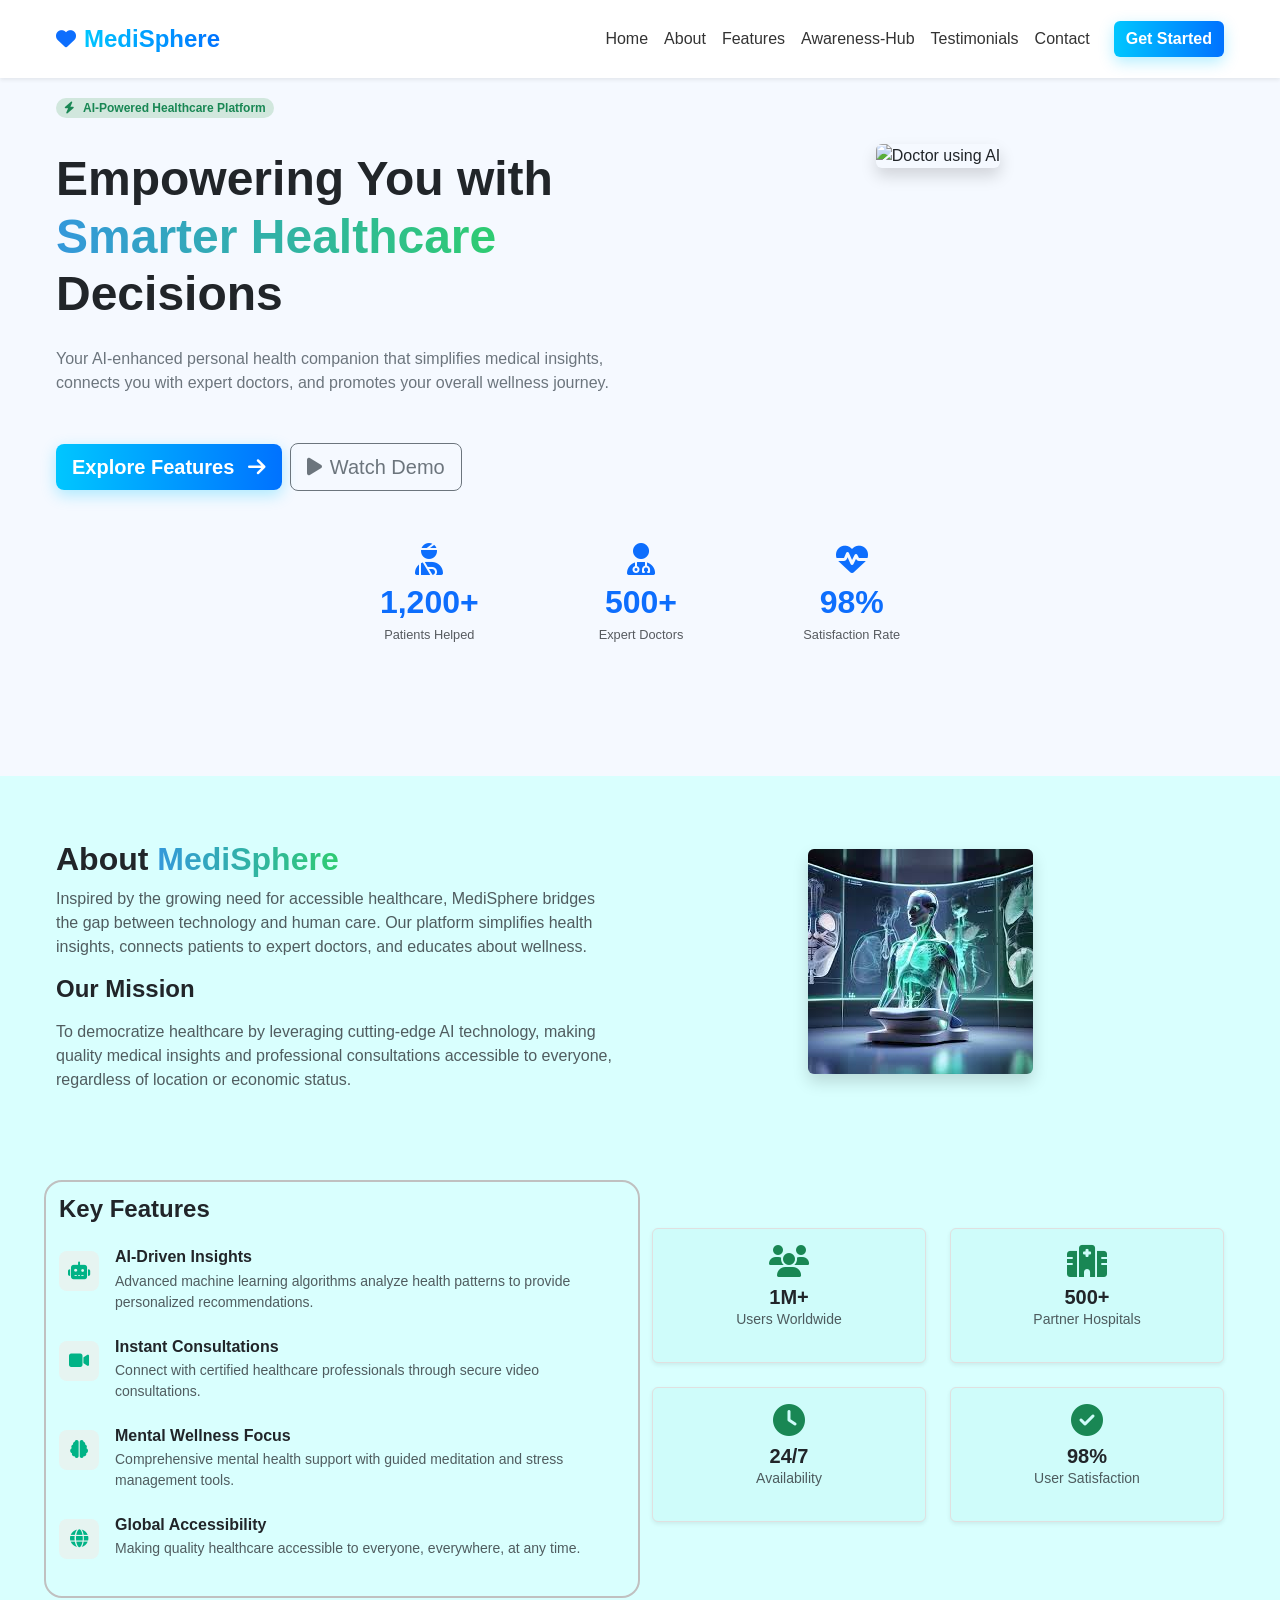
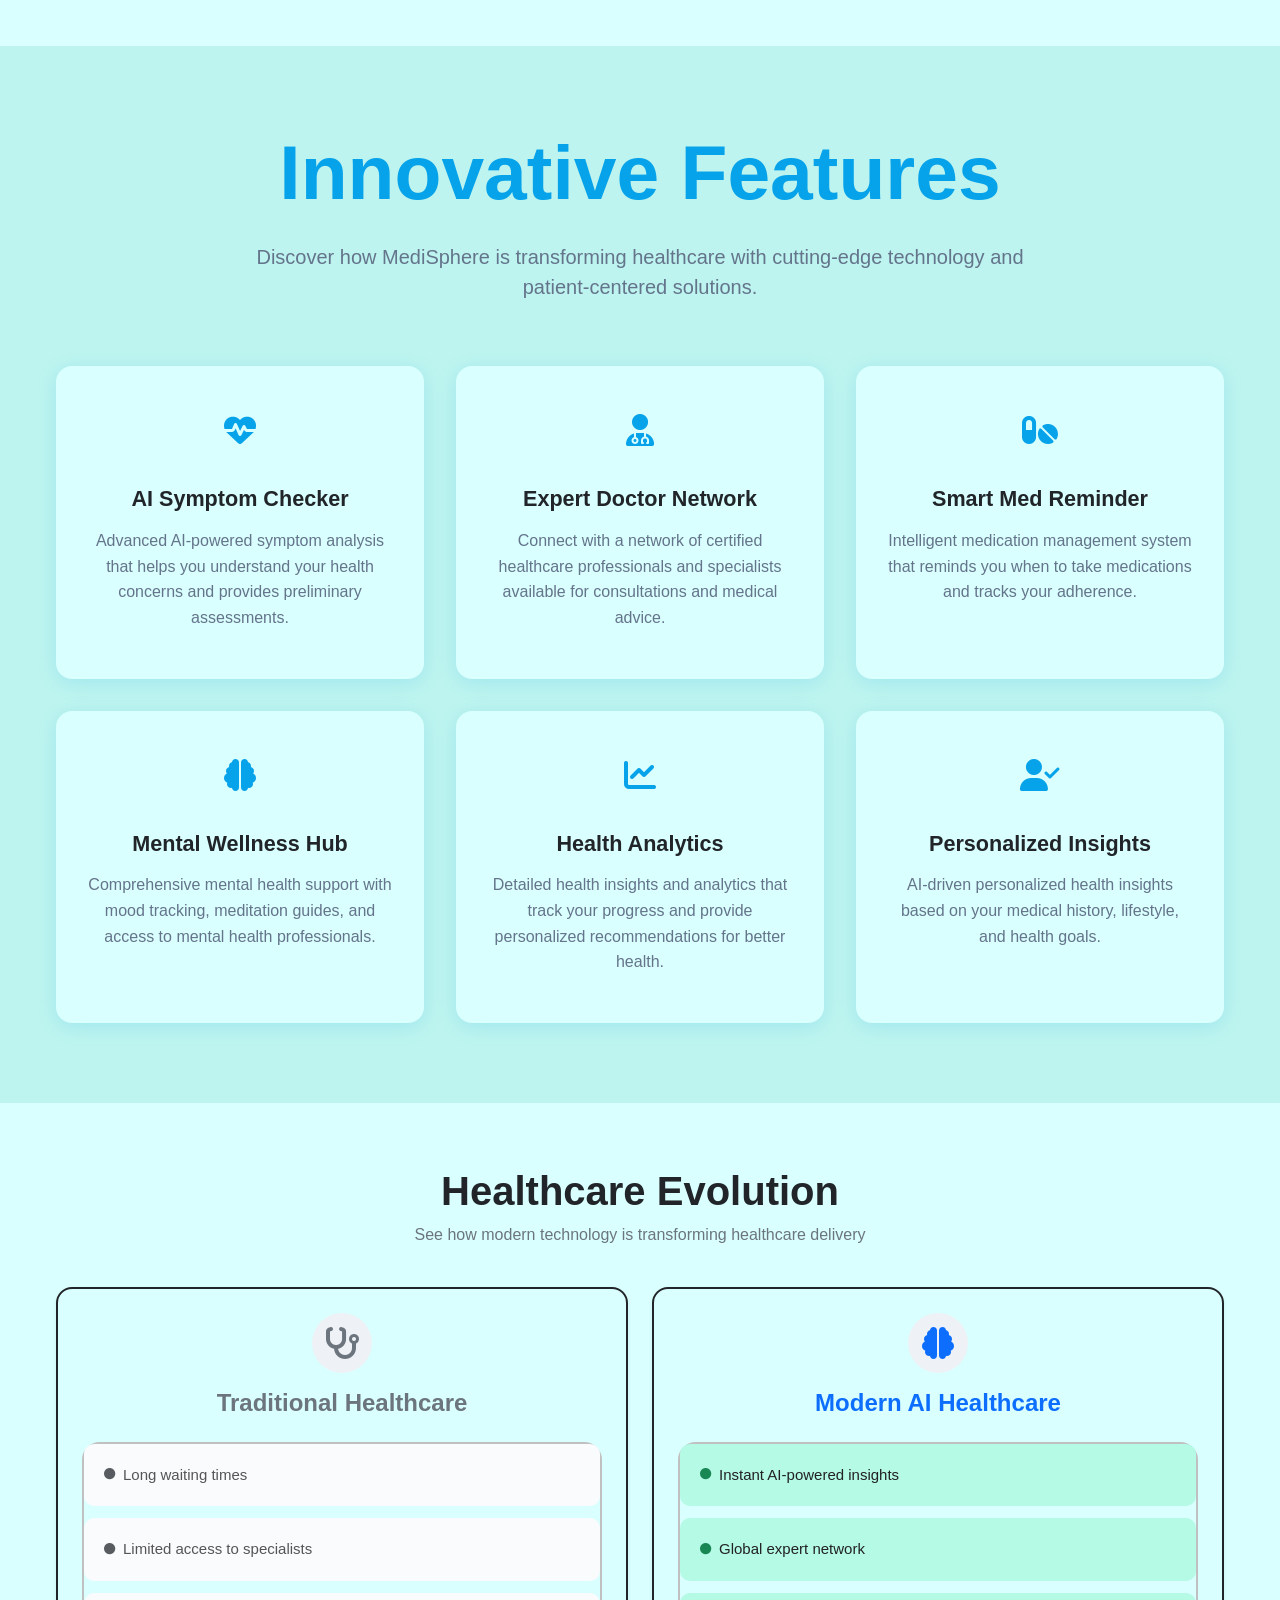
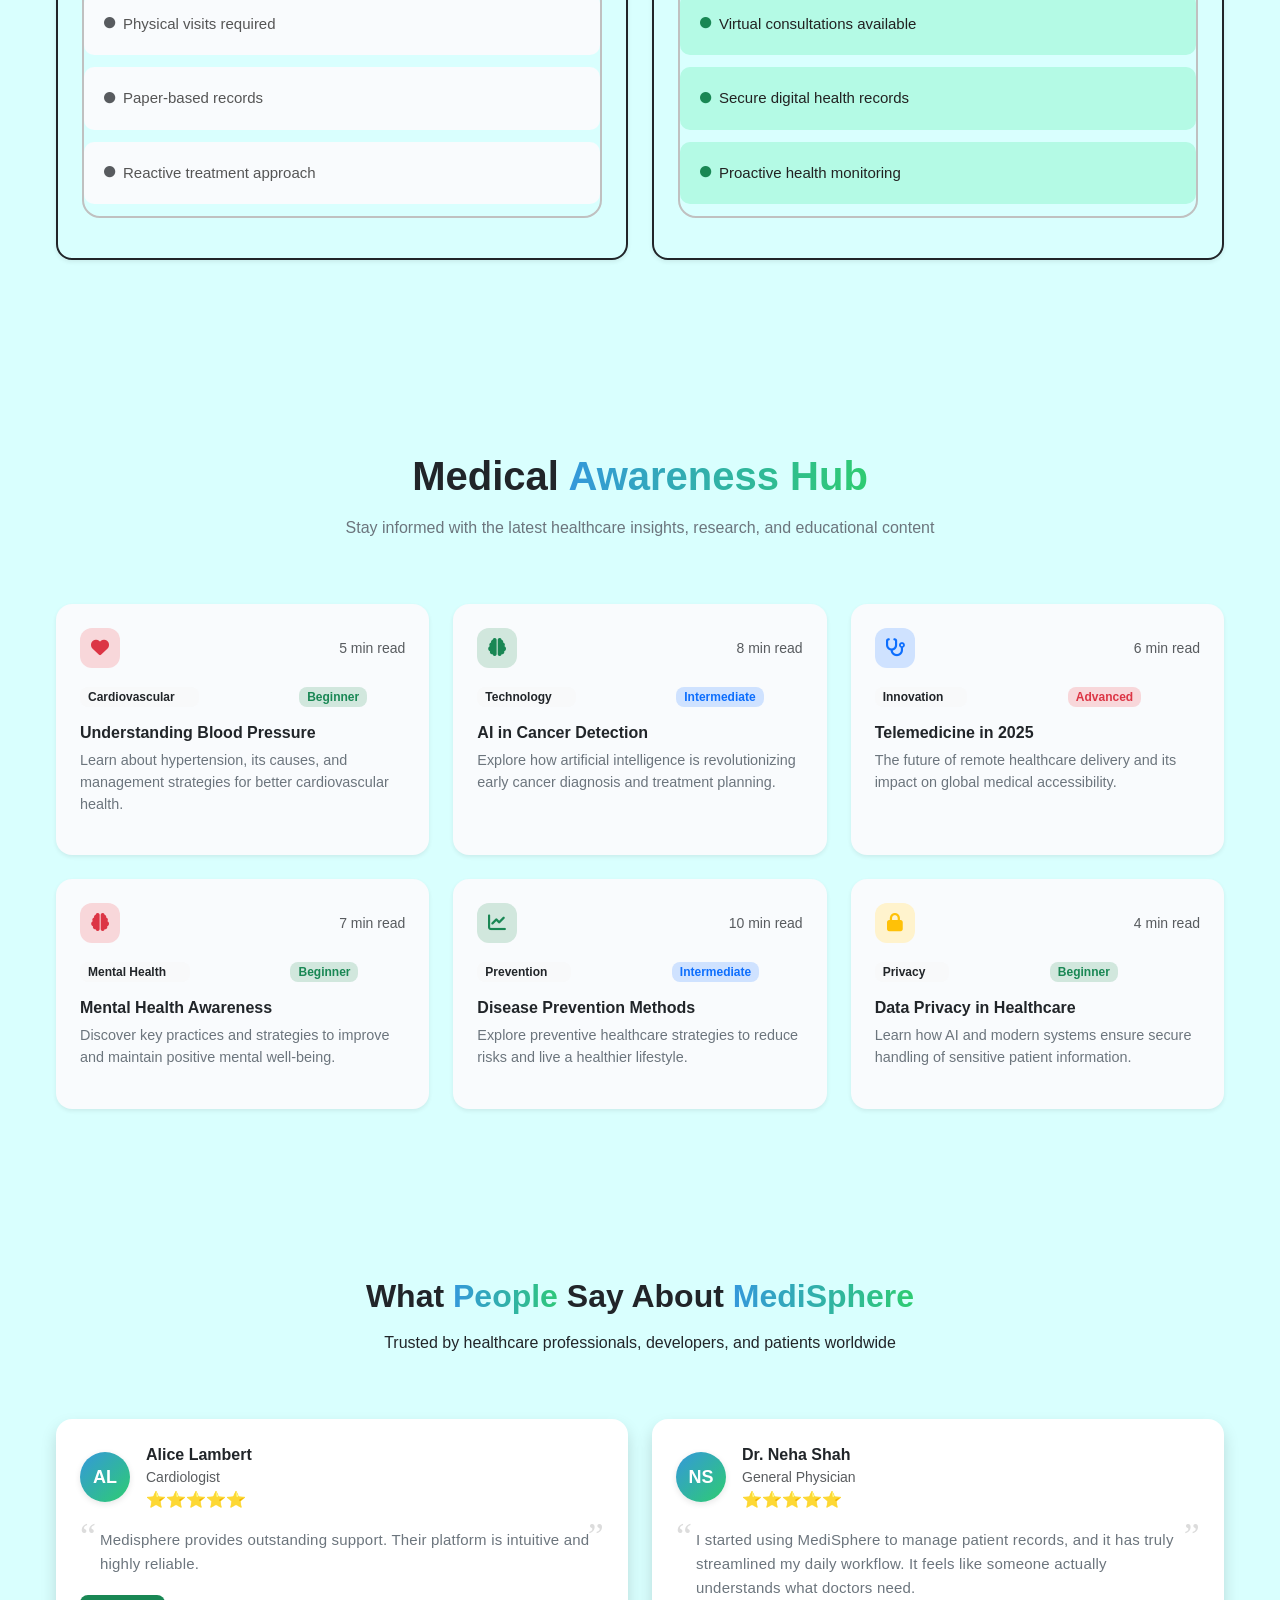
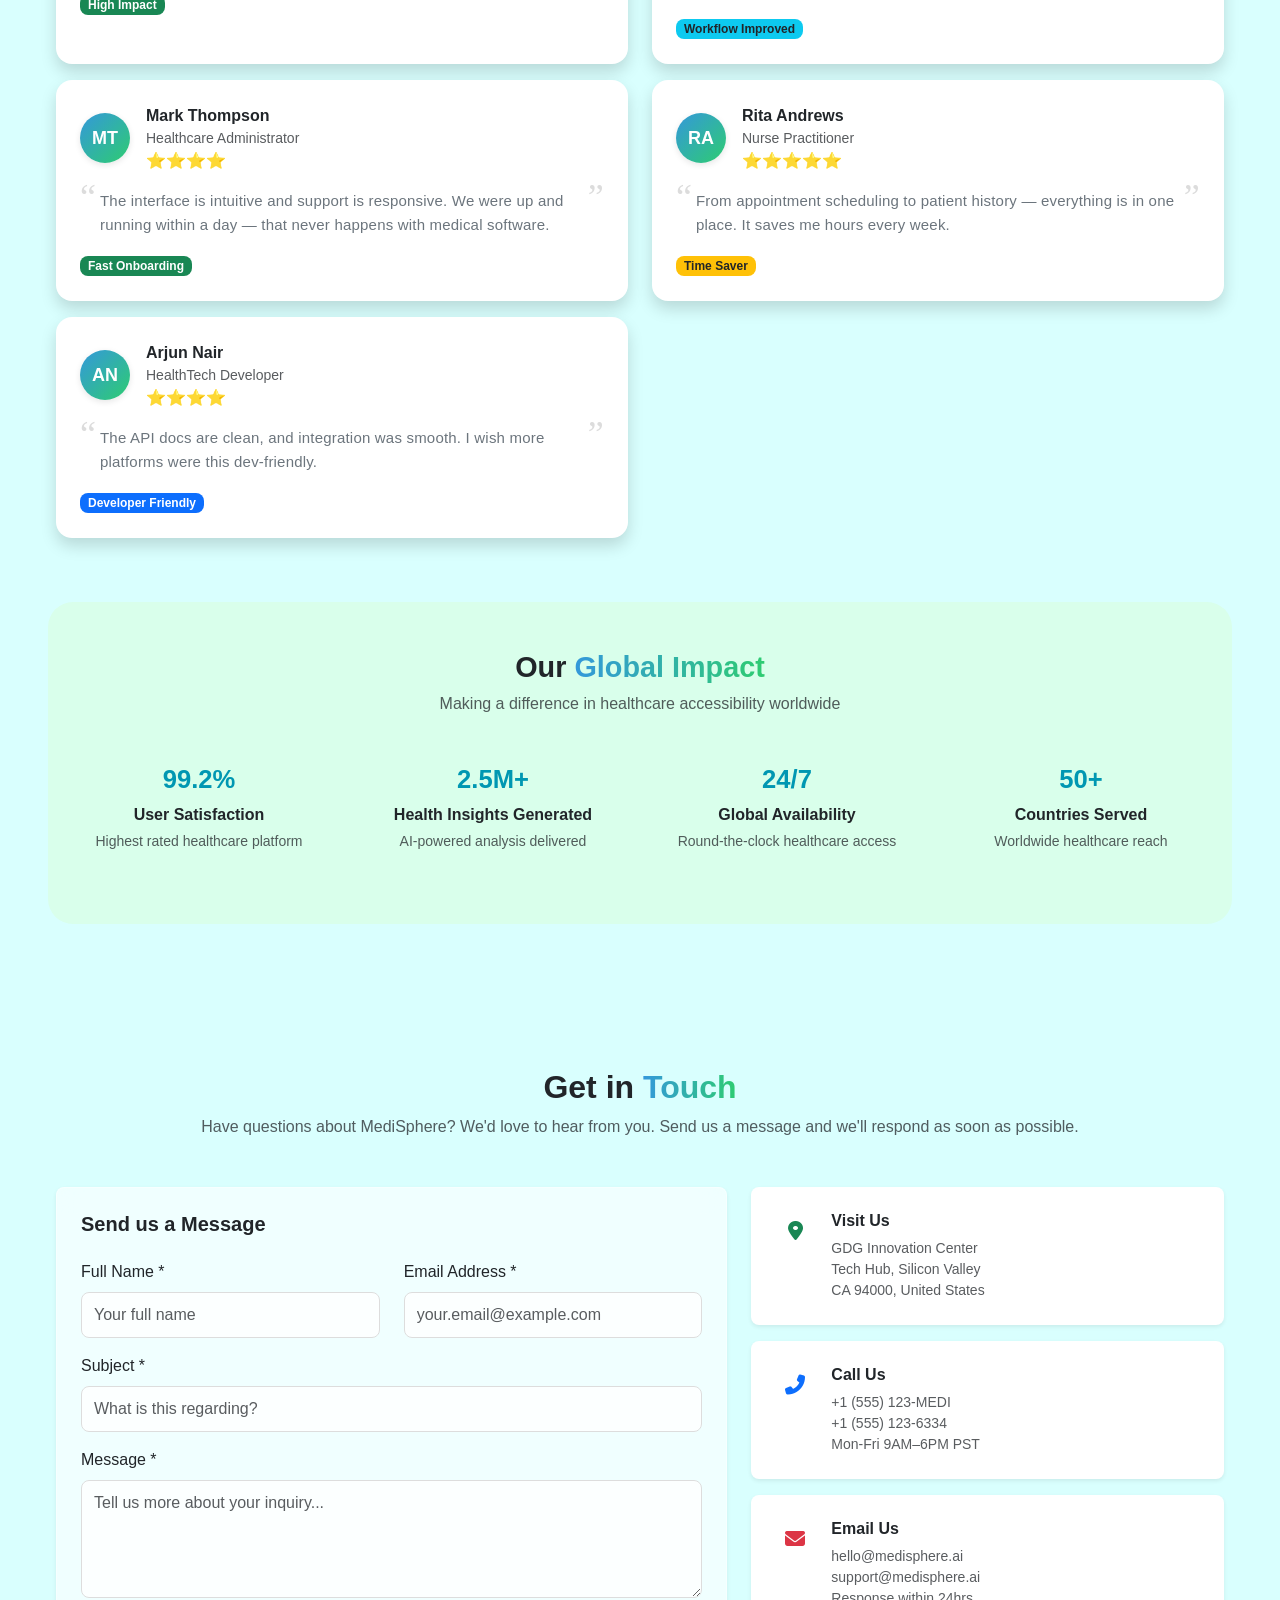
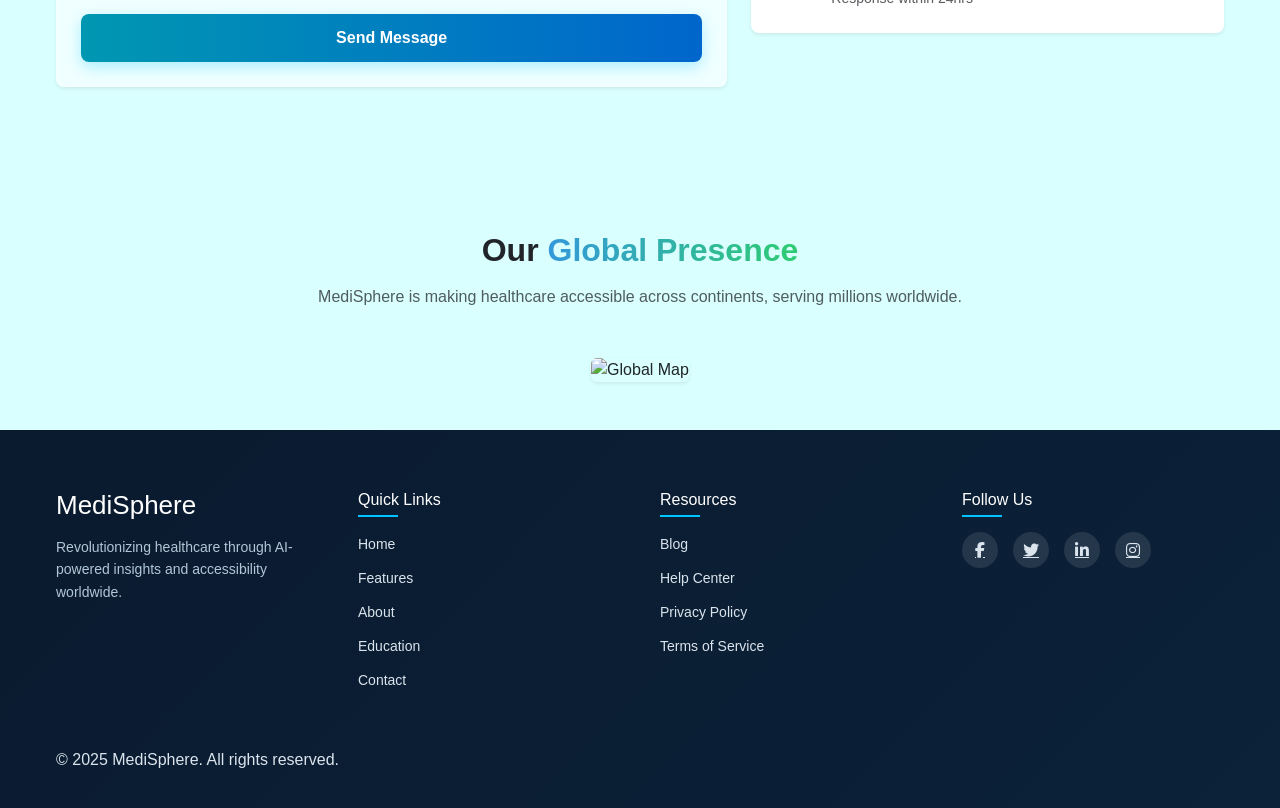
==== index.html @ f1309842 "added futures page" ====
<!DOCTYPE html>
<html lang="en">

<head>
    <meta charset="UTF-8" />
    <meta name="viewport" content="width=device-width, initial-scale=1" />
    <title>MediSphere</title>

    <!-- Bootstrap -->
    <link href="https://cdn.jsdelivr.net/npm/bootstrap@5.3.3/dist/css/bootstrap.min.css" rel="stylesheet" />

    <!-- Font Awesome -->
    <link rel="stylesheet" href="https://cdnjs.cloudflare.com/ajax/libs/font-awesome/6.5.0/css/all.min.css" />

    <!-- Custom CSS -->
    <link rel="stylesheet" href="styling.css" />
</head>

<body>
    <!-- Navbar -->
    <nav class="navbar navbar-expand-lg navbar-light bg-white shadow-sm fixed-top p-3">
        <div class="container">
            <a class="navbar-brand d-flex align-items-center" href="#">
                <i class="fas fa-heart text-primary me-2"></i>
                <span class="fw-bold text-gradient1">MediSphere</span>
            </a>
            <button class="navbar-toggler" type="button" data-bs-toggle="collapse" data-bs-target="#navbarNav" aria-controls="navbarNav" aria-expanded="false" aria-label="Toggle navigation">
                <span class="navbar-toggler-icon"></span>
            </button>
            <div class="collapse navbar-collapse" id="navbarNav">
                <ul class="navbar-nav ms-auto">
                    <li class="nav-item"><a class="nav-link" href="#Home">Home</a></li>
                    <li class="nav-item"><a class="nav-link" href="#About">About</a></li>
                    <li class="nav-item"><a class="nav-link" href="#Features">Features</a></li>
                    <li class="nav-item"><a class="nav-link" href="#Awareness">Awareness-Hub</a></li>
                    <li class="nav-item"><a class="nav-link" href="#Testimonials">Testimonials</a></li>
                    <li class="nav-item"><a class="nav-link" href="#Contact">Contact</a></li>
                </ul>
                <a href="#" class="btn btn-primary ms-3">Get Started</a>
            </div>
        </div>
    </nav>

    <!-- Home Section -->
    <section id="Home" class="hero-section">
        <div class="container">
            <div class="row">
                <!-- Text Column -->
                <div class="col-12  col-md-6  mb-3 mb-lg-0 text-con">
                    <span class="badge rounded-pill bg-success-subtle text-success  mb-3">
                        <i class="fas fa-bolt me-2"></i>AI-Powered Healthcare Platform
                    </span>
                    <h1 class="fw-bold display-5 mt-3 mb-4 mainhd">
                        Empowering You with <span class="text-primary text-gradient">Smarter Healthcare</span> Decisions
                    </h1>
                    <p class="text-secondary mb-5 mainpg mt-3">
                        Your AI-enhanced personal health companion that simplifies medical insights,
                        connects you with expert doctors, and promotes your overall wellness journey.
                    </p>
                    <div class="d-flex align-items-center gap-2 mb-0 mt-3">
                        <a href="#" class="btn btn-primary btn-lg">Explore Features <i class="fas fa-arrow-right ms-2"></i></a>
                        <a href="#" class="btn btn-outline-secondary btn-lg"><i class="fas fa-play me-2"></i>Watch Demo</a>
                    </div>

                </div>


                <!-- Image Column -->
                <div class="col-12  col-md-6  mt-md-3 text-center position-relative ai-img">
                    <!-- <div class="ai-badge">AI</div> -->
                    <img src="https://aicertswpcdn.blob.core.windows.net/newsportal/2025/08/Lucid_Realism_highresolution_stock_photo_of_A_futuristic_hospi_3-1024x572.jpg" alt="Doctor using AI" class="img-fluid rounded shadow mt-md-5" />
                    <!-- <div class="circle-badge">24/7</div> -->
                </div>


                <div class="col-12 d-flex justify-content-center gap-5 mt-3 flex-wrap stats d-none d-md-flex">
                    <div class="stat-card text-center p-3 rounded ">
                        <i class="fas fa-user-injured fa-2x text-primary mb-2"></i>
                        <h4 class="fw-bold text-primary mb-1">1,200+</h4>
                        <p class="small text-muted">Patients Helped</p>
                    </div>
                    <div class="stat-card text-center p-3 rounded ">
                        <i class="fas fa-user-md fa-2x text-primary mb-2"></i>
                        <h4 class="fw-bold text-primary mb-1">500+</h4>
                        <p class="small text-muted">Expert Doctors</p>
                    </div>
                    <div class="stat-card text-center p-3 rounded ">
                        <i class="fas fa-heartbeat fa-2x text-primary mb-2"></i>
                        <h4 class="fw-bold text-primary mb-1">98%</h4>
                        <p class="small text-muted">Satisfaction Rate</p>
                    </div>
                </div>



            </div>
        </div>
    </section>

    <!-- About Section -->
    <div id="About" class="About pt-3 mb-5">
        <div class="container">
            <div class="row">

                <div class="row align-items-center mb-5">
                    <!-- About Text -->
                    <div class="col-md-6 mb-4 ms-3 mt-5 ms-md-0">
                        <h2 class="fw-bold awar-hd">About <span class="text-primary text-gradient">MediSphere</span></h2>
                        <p class="text-muted">
                            Inspired by the growing need for accessible healthcare, MediSphere bridges the gap between technology and human care. Our platform simplifies health insights, connects patients to expert doctors, and educates about wellness.
                        </p>
                        <div class="col-12 ms-3 ms-md-0">
                            <h4 class="fw-bold mb-3">Our Mission</h4>
                            <p class="text-muted">
                                To democratize healthcare by leveraging cutting-edge AI technology, making quality medical insights and professional consultations accessible to everyone, regardless of location or economic status.
                            </p>
                        </div>
                    </div>

                    <!-- Medical Illustration -->
                    <div class="col-md-6 text-center">
                        <img src="[data-uri]" class="img-fluid rounded shadow" style="max-height: 500px;">
                    </div>
                </div>

                <!-- Our Mission -->


                <!-- Key Features -->
                <div class="col-12 col-md-6 features">
                    <div class="">
                        <h4 class="fw-bold mb-4">Key Features</h4>
                    </div>

                    <!-- Feature 1 -->
                    <div class="mb-4 d-flex align-items-start feature-item">
                        <div class="icon-box me-3">
                            <i class="fas fa-robot"></i>
                        </div>
                        <div>
                            <h6 class="fw-bold mb-1">AI-Driven Insights</h6>
                            <p class="text-muted small mb-0">Advanced machine learning algorithms analyze health patterns to provide personalized recommendations.</p>
                        </div>
                    </div>

                    <!-- Feature 2 -->
                    <div class="mb-4 d-flex align-items-start feature-item">
                        <div class="icon-box me-3">
                            <i class="fas fa-video"></i>
                        </div>
                        <div>
                            <h6 class="fw-bold mb-1">Instant Consultations</h6>
                            <p class="text-muted small mb-0">Connect with certified healthcare professionals through secure video consultations.</p>
                        </div>
                    </div>

                    <!-- Feature 3 -->
                    <div class="mb-4 d-flex align-items-start feature-item">
                        <div class="icon-box me-3">
                            <i class="fas fa-brain"></i>
                        </div>
                        <div>
                            <h6 class="fw-bold mb-1">Mental Wellness Focus</h6>
                            <p class="text-muted small mb-0">Comprehensive mental health support with guided meditation and stress management tools.</p>
                        </div>
                    </div>

                    <!-- Feature 4 -->
                    <div class="mb-4 d-flex align-items-start feature-item">
                        <div class="icon-box me-3">
                            <i class="fas fa-globe"></i>
                        </div>
                        <div>
                            <h6 class="fw-bold mb-1">Global Accessibility</h6>
                            <p class="text-muted small mb-0">Making quality healthcare accessible to everyone, everywhere, at any time.</p>
                        </div>
                    </div>
                </div>


                <!-- Stats Section -->
                <div class="col-12 col-md-6 mt-5 m-2 m-md-0 mt-md-5">
                    <div class="row text-center g-4">
                        <!-- Box 1 -->
                        <div class="col-6">
                            <div class="stat-box p-3 rounded shadow-sm h-100">
                                <i class="fas fa-users fa-2x text-success mb-2"></i>
                                <h5 class="fw-bold mb-0">1M+</h5>
                                <p class="small text-muted">Users Worldwide</p>
                            </div>
                        </div>

                        <!-- Box 2 -->
                        <div class="col-6">
                            <div class="stat-box p-3 rounded shadow-sm h-100">
                                <i class="fas fa-hospital fa-2x text-success mb-2"></i>
                                <h5 class="fw-bold mb-0">500+</h5>
                                <p class="small text-muted">Partner Hospitals</p>
                            </div>
                        </div>

                        <!-- Box 3 -->
                        <div class="col-6">
                            <div class="stat-box p-3 rounded shadow-sm h-100">
                                <i class="fas fa-clock fa-2x text-success mb-2"></i>
                                <h5 class="fw-bold mb-0">24/7</h5>
                                <p class="small text-muted">Availability</p>
                            </div>
                        </div>

                        <!-- Box 4 -->
                        <div class="col-6">
                            <div class="stat-box p-3 rounded shadow-sm h-100">
                                <i class="fas fa-check-circle fa-2x text-success mb-2"></i>
                                <h5 class="fw-bold mb-0">98%</h5>
                                <p class="small text-muted">User Satisfaction</p>
                            </div>
                        </div>
                    </div>
                </div>


            </div>
        </div>
    </div>

  <section id="features" class="section">
    <div class="container">
      <h2 class="section-title">Innovative Features</h2>
      <p class="section-description">
        Discover how MediSphere is transforming healthcare with cutting-edge technology and patient-centered solutions.
      </p>
      
      <div class="features-grid">
        
        <div class="feature-card">
          <div class="feature-icon">
            <i class="fas fa-heartbeat"></i>
          </div>
          <h3 class="feature-title">AI Symptom Checker</h3>
          <p class="feature-description">Advanced AI-powered symptom analysis that helps you understand your health concerns and provides preliminary assessments.</p>
        </div>

        <div class="feature-card">
          <div class="feature-icon">
            <i class="fas fa-user-md"></i>
          </div>
          <h3 class="feature-title">Expert Doctor Network</h3>
          <p class="feature-description">Connect with a network of certified healthcare professionals and specialists available for consultations and medical advice.</p>
        </div>

        <div class="feature-card">
          <div class="feature-icon">
            <i class="fas fa-pills"></i>
          </div>
          <h3 class="feature-title">Smart Med Reminder</h3>
          <p class="feature-description">Intelligent medication management system that reminds you when to take medications and tracks your adherence.</p>
        </div>

        <div class="feature-card">
          <div class="feature-icon">
            <i class="fas fa-brain"></i>
          </div>
          <h3 class="feature-title">Mental Wellness Hub</h3>
          <p class="feature-description">Comprehensive mental health support with mood tracking, meditation guides, and access to mental health professionals.</p>
        </div>

        <div class="feature-card">
          <div class="feature-icon">
            <i class="fas fa-chart-line"></i>
          </div>
          <h3 class="feature-title">Health Analytics</h3>
          <p class="feature-description">Detailed health insights and analytics that track your progress and provide personalized recommendations for better health.</p>
        </div>

        <div class="feature-card">
          <div class="feature-icon">
            <i class="fas fa-user-check"></i>
          </div>
          <h3 class="feature-title">Personalized Insights</h3>
          <p class="feature-description">AI-driven personalized health insights based on your medical history, lifestyle, and health goals.</p>
        </div>

      </div>
    </div>
  </section>

    <!-- Evolution -->
    <section class="py-5 mt-3 mb-5">
        <div class="container">
            <div class="row mb-4">
                <div class="col-12 text-center">
                    <h2 class="fw-bold display-6 text-dark">Healthcare Evolution</h2>
                    <p class="text-secondary">
                        See how modern technology is transforming healthcare delivery
                    </p>
                </div>
            </div>

            <!-- Two Cards Row -->
            <div class="row g-4">
                <!-- Traditional Healthcare -->
                <div class="col-12 col-lg-6">
                    <div class="shadow-sm rounded-4 p-4 h-100 text-center evolution-card">
                        <div class="evolution-icon mb-3">
                            <i class="fas fa-stethoscope fa-2x text-secondary"></i>
                        </div>
                        <h4 class="fw-semibold text-secondary mb-4">Traditional Healthcare</h4>
                        <ul class="list-unstyled text-start evolution-list">
                            <li><i class="fas fa-circle fa-xs me-2 text-muted"></i>Long waiting times</li>
                            <li><i class="fas fa-circle fa-xs me-2 text-muted"></i>Limited access to specialists</li>
                            <li><i class="fas fa-circle fa-xs me-2 text-muted"></i>Physical visits required</li>
                            <li><i class="fas fa-circle fa-xs me-2 text-muted"></i>Paper-based records</li>
                            <li><i class="fas fa-circle fa-xs me-2 text-muted"></i>Reactive treatment approach</li>
                        </ul>
                    </div>
                </div>

                <!-- Modern AI Healthcare -->
                <div class="col-12 col-lg-6">
                    <div class="shadow-sm rounded-4 p-4 h-100 text-center evolution-card">
                        <div class="evolution-icon mb-3">
                            <i class="fas fa-brain fa-2x text-primary"></i>
                        </div>
                        <h4 class="fw-semibold text-primary mb-4">Modern AI Healthcare</h4>
                        <ul class="list-unstyled text-start evolution-list">
                            <li class="highlight"><i class="fas fa-circle fa-xs me-2 text-success"></i>Instant AI-powered insights</li>
                            <li class="highlight"><i class="fas fa-circle fa-xs me-2 text-success"></i>Global expert network</li>
                            <li class="highlight"><i class="fas fa-circle fa-xs me-2 text-success"></i>Virtual consultations available</li>
                            <li class="highlight"><i class="fas fa-circle fa-xs me-2 text-success"></i>Secure digital health records</li>
                            <li class="highlight"><i class="fas fa-circle fa-xs me-2 text-success"></i>Proactive health monitoring</li>
                        </ul>
                    </div>
                </div>
            </div>
        </div>
    </section>

    <!-- Medical Awareness Hub -->
    <section id="Awareness" class="awareness-section py-5 mt-5 mb-5">
        <div class="container">
            <!-- Heading -->
            <div class="row mb-5">
                <div class="col-12 text-center">
                    <h2 class="fw-bold display-6 text-dark mb-3 mt-5">
                        Medical <span class="text-gradient">Awareness Hub</span>
                    </h2>
                    <p class="text-secondary">
                        Stay informed with the latest healthcare insights, research, and educational content
                    </p>
                </div>
            </div>

            <!-- Cards Grid -->
            <div class="row g-4">
                <!-- Card 1 -->
                <div class="col-12 col-md-6 col-lg-4">
                    <div class="awareness-card shadow-sm rounded-4 p-4 h-100">
                        <div class="d-flex justify-content-between align-items-center mb-3">
                            <div class="icon-box bg-danger-subtle text-danger">
                                <i class="fas fa-heart"></i>
                            </div>
                            <span class="text-muted small">5 min read</span>
                        </div>
                        <span class="badge bg-light text-dark mb-2 me-5 pe-4">Cardiovascular</span>
                        <span class="badge bg-success-subtle text-success mb-2 ms-5">Beginner</span>
                        <h5 class="fw-semibold mt-2">Understanding Blood Pressure</h5>
                        <p class="text-secondary small">
                            Learn about hypertension, its causes, and management strategies for better cardiovascular health.
                        </p>
                    </div>
                </div>

                <!-- Card 2 -->
                <div class="col-12 col-md-6 col-lg-4">
                    <div class="awareness-card shadow-sm rounded-4 p-4 h-100">
                        <div class="d-flex justify-content-between align-items-center mb-3">
                            <div class="icon-box bg-success-subtle text-success">
                                <i class="fas fa-brain"></i>
                            </div>
                            <span class="text-muted small">8 min read</span>
                        </div>
                        <span class="badge bg-light text-dark mb-2 me-5 pe-4">Technology</span>
                        <span class="badge bg-primary-subtle text-primary mb-2 ms-5">Intermediate</span>
                        <h5 class="fw-semibold mt-2">AI in Cancer Detection</h5>
                        <p class="text-secondary small">
                            Explore how artificial intelligence is revolutionizing early cancer diagnosis and treatment planning.
                        </p>
                    </div>
                </div>

                <!-- Card 3 -->
                <div class="col-12 col-md-6 col-lg-4">
                    <div class="awareness-card shadow-sm rounded-4 p-4 h-100">
                        <div class="d-flex justify-content-between align-items-center mb-3">
                            <div class="icon-box bg-primary-subtle text-primary">
                                <i class="fas fa-stethoscope"></i>
                            </div>
                            <span class="text-muted small">6 min read</span>
                        </div>
                        <span class="badge bg-light text-dark mb-2 me-5 pe-4">Innovation</span>
                        <span class="badge bg-danger-subtle text-danger mb-2 ms-5">Advanced</span>
                        <h5 class="fw-semibold mt-2">Telemedicine in 2025</h5>
                        <p class="text-secondary small">
                            The future of remote healthcare delivery and its impact on global medical accessibility.
                        </p>
                    </div>
                </div>

                <!-- Card 4 -->
                <div class="col-12 col-md-6 col-lg-4">
                    <div class="awareness-card shadow-sm rounded-4 p-4 h-100">
                        <div class="d-flex justify-content-between align-items-center mb-3">
                            <div class="icon-box bg-danger-subtle text-danger">
                                <i class="fas fa-brain"></i>
                            </div>
                            <span class="text-muted small">7 min read</span>
                        </div>
                        <span class="badge bg-light text-dark mb-2 me-5 pe-4">Mental Health</span>
                        <span class="badge bg-success-subtle text-success mb-2 ms-5">Beginner</span>
                        <h5 class="fw-semibold mt-2">Mental Health Awareness</h5>
                        <p class="text-secondary small">
                            Discover key practices and strategies to improve and maintain positive mental well-being.
                        </p>
                    </div>
                </div>

                <!-- Card 5 -->
                <div class="col-12 col-md-6 col-lg-4">
                    <div class="awareness-card shadow-sm rounded-4 p-4 h-100">
                        <div class="d-flex justify-content-between align-items-center mb-3">
                            <div class="icon-box bg-success-subtle text-success">
                                <i class="fas fa-chart-line"></i>
                            </div>
                            <span class="text-muted small">10 min read</span>
                        </div>
                        <span class="badge bg-light text-dark mb-2 me-5 pe-4">Prevention</span>
                        <span class="badge bg-primary-subtle text-primary mb-2 ms-5">Intermediate</span>
                        <h5 class="fw-semibold mt-2">Disease Prevention Methods</h5>
                        <p class="text-secondary small">
                            Explore preventive healthcare strategies to reduce risks and live a healthier lifestyle.
                        </p>
                    </div>
                </div>

                <!-- Card 6 -->
                <div class="col-12 col-md-6 col-lg-4">
                    <div class="awareness-card shadow-sm rounded-4 p-4 h-100">
                        <div class="d-flex justify-content-between align-items-center mb-3">
                            <div class="icon-box bg-warning-subtle text-warning">
                                <i class="fas fa-lock"></i>
                            </div>
                            <span class="text-muted small">4 min read</span>
                        </div>
                        <span class="badge bg-light text-dark mb-2 me-5 pe-4">Privacy</span>
                        <span class="badge bg-success-subtle text-success mb-2 ms-5">Beginner</span>
                        <h5 class="fw-semibold mt-2">Data Privacy in Healthcare</h5>
                        <p class="text-secondary small">
                            Learn how AI and modern systems ensure secure handling of sensitive patient information.
                        </p>
                    </div>
                </div>
            </div>
        </div>
    </section>

    <!-- What people say About us -->
    <section id="Testimonials">
        <div class="container">
            <div class="row">

                <div class="col-12 mb-5 mt-5">
                    <h2 class="text-bold text-center fw-bold mb-3 mt-4">What <span class="text-gradient">People </span>Say About <span class="text-gradient">MediSphere</span></h2>
                    <p class="text-center">Trusted by healthcare professionals, developers, and patients worldwide</p>
                </div>

                <div class="col-12 col-lg-6 mb-3">
                    <div class="feedback-card p-4 shadow rounded-4 bg-white h-100">
                        <div class="d-flex align-items-center mb-3">
                            <div class="initials-circle me-3">AL</div>
                            <div>
                                <div class="fw-bold text-dark">Alice Lambert</div>
                                <div class="text-muted small">Cardiologist</div>
                                <div class="stars text-warning">⭐⭐⭐⭐⭐</div>
                            </div>
                        </div>
                        <div class="feedback-text text-secondary mb-3 position-relative">
                            <span class="quote-icon">“</span>
                            Medisphere provides outstanding support. Their platform is intuitive and highly reliable.
                            <span class="quote-icon end">”</span>
                        </div>
                        <span class="badge bg-success">High Impact</span>
                    </div>
                </div>

                <div class="col-12 col-lg-6 mb-3">
                    <div class="feedback-card p-4 shadow rounded-4 bg-white h-100">
                        <div class="d-flex align-items-center mb-3">
                            <div class="initials-circle me-3">NS</div>
                            <div>
                                <div class="fw-bold text-dark">Dr. Neha Shah</div>
                                <div class="text-muted small">General Physician</div>
                                <div class="stars text-warning">⭐⭐⭐⭐⭐</div>
                            </div>
                        </div>
                        <div class="feedback-text text-secondary mb-3 position-relative">
                            <span class="quote-icon">“</span>
                            I started using MediSphere to manage patient records, and it has truly streamlined my daily workflow. It feels like someone actually understands what doctors need.
                            <span class="quote-icon end">”</span>
                        </div>
                        <span class="badge bg-info text-dark">Workflow Improved</span>
                    </div>
                </div>

                <div class="col-12 col-lg-6 mb-3">
                    <div class="feedback-card p-4 shadow rounded-4 bg-white h-100">
                        <div class="d-flex align-items-center mb-3">
                            <div class="initials-circle me-3">MT</div>
                            <div>
                                <div class="fw-bold text-dark">Mark Thompson</div>
                                <div class="text-muted small">Healthcare Administrator</div>
                                <div class="stars text-warning">⭐⭐⭐⭐</div>
                            </div>
                        </div>
                        <div class="feedback-text text-secondary mb-3 position-relative">
                            <span class="quote-icon">“</span>
                            The interface is intuitive and support is responsive. We were up and running within a day — that never happens with medical software.
                            <span class="quote-icon end">”</span>
                        </div>
                        <span class="badge bg-success">Fast Onboarding</span>
                    </div>
                </div>


                <div class="col-12 col-lg-6 mb-3">
                    <div class="feedback-card p-4 shadow rounded-4 bg-white h-100">
                        <div class="d-flex align-items-center mb-3">
                            <div class="initials-circle me-3">RA</div>
                            <div>
                                <div class="fw-bold text-dark">Rita Andrews</div>
                                <div class="text-muted small">Nurse Practitioner</div>
                                <div class="stars text-warning">⭐⭐⭐⭐⭐</div>
                            </div>
                        </div>
                        <div class="feedback-text text-secondary mb-3 position-relative">
                            <span class="quote-icon">“</span>
                            From appointment scheduling to patient history — everything is in one place. It saves me hours every week.
                            <span class="quote-icon end">”</span>
                        </div>
                        <span class="badge bg-warning text-dark">Time Saver</span>
                    </div>
                </div>


                <div class="col-12 col-lg-6 mb-3">
                    <div class="feedback-card p-4 shadow rounded-4 bg-white h-100">
                        <div class="d-flex align-items-center mb-3">
                            <div class="initials-circle me-3">AN</div>
                            <div>
                                <div class="fw-bold text-dark">Arjun Nair</div>
                                <div class="text-muted small">HealthTech Developer</div>
                                <div class="stars text-warning">⭐⭐⭐⭐</div>
                            </div>
                        </div>
                        <div class="feedback-text text-secondary mb-3 position-relative">
                            <span class="quote-icon">“</span>
                            The API docs are clean, and integration was smooth. I wish more platforms were this dev-friendly.
                            <span class="quote-icon end">”</span>
                        </div>
                        <span class="badge bg-primary">Developer Friendly</span>
                    </div>
                </div>






            </div>
        </div>
    </section>


    <!-- Global Impact Section -->
    <section class="global-impact py-5 ms-lg-5 me-lg-5 mt-5 mb-5">
        <div class="container text-center">
            <!-- Heading -->
            <h2 class="fw-bold mb-2">
                Our <span class="text-primary text-gradient">Global Impact</span>
            </h2>
            <p class="text-muted mb-5">
                Making a difference in healthcare accessibility worldwide
            </p>

            <!-- Impact Stats -->
            <div class="row justify-content-center">
                <!-- User Satisfaction -->
                <div class="col-6 col-md-3 mb-4">
                    <h3 class="fw-bold text-primary">99.2%</h3>
                    <p class="fw-semibold mb-1">User Satisfaction</p>
                    <p class="text-muted small">Highest rated healthcare platform</p>
                </div>

                <!-- Health Insights -->
                <div class="col-6 col-md-3 mb-4">
                    <h3 class="fw-bold text-primary">2.5M+</h3>
                    <p class="fw-semibold mb-1">Health Insights Generated</p>
                    <p class="text-muted small">AI-powered analysis delivered</p>
                </div>

                <!-- Availability -->
                <div class="col-6 col-md-3 mb-4">
                    <h3 class="fw-bold text-primary">24/7</h3>
                    <p class="fw-semibold mb-1">Global Availability</p>
                    <p class="text-muted small">Round-the-clock healthcare access</p>
                </div>

                <!-- Countries Served -->
                <div class="col-6 col-md-3 mb-4">
                    <h3 class="fw-bold text-primary">50+</h3>
                    <p class="fw-semibold mb-1">Countries Served</p>
                    <p class="text-muted small">Worldwide healthcare reach</p>
                </div>
            </div>
        </div>
    </section>

    <!-- Contact Section -->
    <section id="Contact" class="contact-section py-5 mt-lg-5 mb-lg-5">
        <div class="container">
            <!-- Heading -->
            <div class="text-center mb-5 mt-5">
                <h2 class="fw-bold">
                    Get in <span class="text-primary text-gradient">Touch</span>
                </h2>
                <p class="text-muted">
                    Have questions about MediSphere? We'd love to hear from you. Send us a message and we'll respond as soon as possible.
                </p>
            </div>

            <div class="row g-4">
                <!-- Contact Form -->
                <div class="col-lg-7">
                    <div class="contact-form p-4 shadow-sm rounded-3 ">
                        <h5 class="fw-bold mb-4">Send us a Message</h5>
                        <form>
                            <div class="row mb-3">
                                <div class="col-md-6 mb-3 mb-md-0">
                                    <label class="form-label">Full Name *</label>
                                    <input type="text" class="form-control" placeholder="Your full name" required>
                                </div>
                                <div class="col-md-6">
                                    <label class="form-label">Email Address *</label>
                                    <input type="email" class="form-control" placeholder="your.email@example.com" required>
                                </div>
                            </div>
                            <div class="mb-3">
                                <label class="form-label">Subject *</label>
                                <input type="text" class="form-control" placeholder="What is this regarding?" required>
                            </div>
                            <div class="mb-3">
                                <label class="form-label">Message *</label>
                                <textarea class="form-control" rows="4" placeholder="Tell us more about your inquiry..." required></textarea>
                            </div>
                            <button type="submit" class="btn btn-primary w-100">
                                Send Message
                            </button>
                        </form>
                    </div>
                </div>

                <!-- Contact Info -->
                <div class="col-lg-5">
                    <div class="contact-info">
                        <!-- Visit Us -->
                        <div class="info-card p-4 mb-3 shadow-sm rounded-3 bg-white">
                            <div class="d-flex align-items-start">
                                <div class="icon me-3">
                                    <i class="fas fa-map-marker-alt fa-lg text-success"></i>
                                </div>
                                <div>
                                    <h6 class="fw-bold">Visit Us</h6>
                                    <p class="text-muted small mb-0">GDG Innovation Center<br>Tech Hub, Silicon Valley<br>CA 94000, United States</p>
                                </div>
                            </div>
                        </div>
                        <!-- Call Us -->
                        <div class="info-card p-4 mb-3 shadow-sm rounded-3 bg-white">
                            <div class="d-flex align-items-start">
                                <div class="icon me-3">
                                    <i class="fas fa-phone-alt fa-lg text-primary"></i>
                                </div>
                                <div>
                                    <h6 class="fw-bold">Call Us</h6>
                                    <p class="text-muted small mb-0">+1 (555) 123-MEDI<br>+1 (555) 123-6334<br>Mon-Fri 9AM–6PM PST</p>
                                </div>
                            </div>
                        </div>
                        <!-- Email Us -->
                        <div class="info-card p-4 shadow-sm rounded-3 bg-white">
                            <div class="d-flex align-items-start">
                                <div class="icon me-3">
                                    <i class="fas fa-envelope fa-lg text-danger"></i>
                                </div>
                                <div>
                                    <h6 class="fw-bold">Email Us</h6>
                                    <p class="text-muted small mb-0">hello@medisphere.ai<br>support@medisphere.ai<br>Response within 24hrs</p>
                                </div>
                            </div>
                        </div>
                    </div>
                </div>
            </div>
        </div>
    </section>


    <!-- Global Map Section -->
    <section class="global-map-section py-5">
        <div class="container text-center">
            <h2 class="fw-bold mb-3">
                Our <span class="text-primary text-gradient">Global Presence</span>
            </h2>
            <p class="text-muted mb-5">
                MediSphere is making healthcare accessible across continents, serving millions worldwide.
            </p>
            <div class="map-container">
                <!-- Replace this with your own map image -->
                <img src="https://upload.wikimedia.org/wikipedia/commons/thumb/8/80/World_map_-_low_resolution.svg/1200px-World_map_-_low_resolution.svg.png" alt="Global Map" class="img-fluid rounded shadow-sm">
            </div>
        </div>
    </section>


    <!-- Footer Section -->
    <footer class="footer">
        <div class="container">
            <div class="footer-top">
                <!-- Brand -->
                <div class="footer-brand">
                    <h2>MediSphere</h2>
                    <p>
                        Revolutionizing healthcare through AI-powered insights and
                        accessibility worldwide.
                    </p>
                </div>

                <!-- Quick Links -->
                <div class="footer-links">
                    <h4>Quick Links</h4>
                    <ul>
                        <li><a href="#">Home</a></li>
                        <li><a href="#">Features</a></li>
                        <li><a href="#">About</a></li>
                        <li><a href="#">Education</a></li>
                        <li><a href="#">Contact</a></li>
                    </ul>
                </div>

                <!-- Resources -->
                <div class="footer-links">
                    <h4>Resources</h4>
                    <ul>
                        <li><a href="#">Blog</a></li>
                        <li><a href="#">Help Center</a></li>
                        <li><a href="#">Privacy Policy</a></li>
                        <li><a href="#">Terms of Service</a></li>
                    </ul>
                </div>

                <!-- Social -->
                <div class="footer-social">
                    <h4>Follow Us</h4>
                    <div class="social-icons">
                        <a href="#"><i class="fab fa-facebook-f"></i></a>
                        <a href="#"><i class="fab fa-twitter"></i></a>
                        <a href="#"><i class="fab fa-linkedin-in"></i></a>
                        <a href="#"><i class="fab fa-instagram"></i></a>
                    </div>
                </div>
            </div>

            <!-- Bottom -->
            <div class="footer-bottom">
                <p>© 2025 MediSphere. All rights reserved.</p>
            </div>
        </div>
    </footer>


    <!-- Font Awesome for icons -->
    <script src="https://kit.fontawesome.com/yourkitid.js" crossorigin="anonymous"></script>



    <!-- Bootstrap JS -->
    <script src="https://cdn.jsdelivr.net/npm/bootstrap@5.3.3/dist/js/bootstrap.bundle.min.js"></script>
</body>

</html>
---- styling.css ----
body {
    background: #d9fffe;
    /* Light mint gradient-like tone */
    font-family: 'Segoe UI', Tahoma, Geneva, Verdana, sans-serif;
}

/* Gradient brand text animation */
@keyframes gradientShift {
    0% {
        background-position: 0% 50%;
    }

    50% {
        background-position: 100% 50%;
    }

    100% {
        background-position: 0% 50%;
    }
}

.text-gradient1 {
    background: linear-gradient(90deg, #00c6ff, #0072ff, #00c6ff);
    background-size: 200% 200%;
    -webkit-background-clip: text;
    -webkit-text-fill-color: transparent;
    font-size: 1.5rem;
    font-weight: 700;
    animation: gradientShift 5s ease infinite;
    transition: transform 0.3s;
}

.navbar-brand:hover .text-gradient1 {
    transform: scale(1.1);
}

/* Navbar shadow & glass effect */
.navbar {
    backdrop-filter: blur(10px);
    box-shadow: 0 5px 20px rgba(0, 0, 0, 0.1);
    transition: all 0.4s;
}

/* Nav-link hover underline & slide animation */
.navbar-nav .nav-link {
    position: relative;
    color: #333;
    font-weight: 500;
    transition: all 0.3s;
}

.navbar-nav .nav-link::after {
    content: '';
    position: absolute;
    width: 0%;
    height: 2px;
    bottom: 0;
    left: 0;
    background: #0072ff;
    transition: 0.3s;
}

.navbar-nav .nav-link:hover::after {
    width: 100%;
}

.navbar-nav .nav-link:hover {
    color: #0072ff;
    transform: translateY(-3px);
}

/* Slide-in nav-links animation on load */
@keyframes slideIn {
    from {
        opacity: 0;
        transform: translateY(-20px);
    }

    to {
        opacity: 1;
        transform: translateY(0);
    }
}

.navbar-nav .nav-item {
    animation: slideIn 0.6s ease forwards;
}

.navbar-nav .nav-item:nth-child(1) {
    animation-delay: 0.1s;
}

.navbar-nav .nav-item:nth-child(2) {
    animation-delay: 0.2s;
}

.navbar-nav .nav-item:nth-child(3) {
    animation-delay: 0.3s;
}

.navbar-nav .nav-item:nth-child(4) {
    animation-delay: 0.4s;
}

.navbar-nav .nav-item:nth-child(5) {
    animation-delay: 0.5s;
}

.navbar-nav .nav-item:nth-child(6) {
    animation-delay: 0.6s;
}

/* Gradient button hover glow */
.btn-primary {
    background: linear-gradient(90deg, #00c6ff, #0072ff);
    border: none;
    font-weight: 600;
    transition: all 0.3s;
}

.btn-primary:hover {
    background: linear-gradient(90deg, #0072ff, #00c6ff);
    box-shadow: 0 0 15px rgba(0, 198, 255, 0.7);
    transform: scale(1.05);
}

/* Toggler hover rotation */
.navbar-toggler {
    border: none;
    transition: transform 0.3s;
}

.navbar-toggler:hover {
    transform: rotate(90deg);
}


/* ===== Hero Section ===== */
.hero-section {
    padding: 80px 0;
    background: #f5f9ff;
    /* subtle light background */
}

/* ===== Text Column ===== */
.text-con {
    margin-top: 15px;
    animation: fadeInLeft 1s ease forwards;
}

/* Gradient animated heading */
.text-gradient {
    background: linear-gradient(90deg, #00c6ff, #0072ff, #00c6ff);
    background-size: 200% 200%;
    -webkit-background-clip: text;
    -webkit-text-fill-color: transparent;
    animation: gradientShift 5s ease infinite;
}

/* Slide-in text */
@keyframes fadeInLeft {
    0% {
        opacity: 0;
        transform: translateX(-50px);
    }

    100% {
        opacity: 1;
        transform: translateX(0);
    }
}

/* Gradient animation for text */
@keyframes gradientShift {
    0% {
        background-position: 0% 50%;
    }

    50% {
        background-position: 100% 50%;
    }

    100% {
        background-position: 0% 50%;
    }
}

/* ===== Buttons ===== */
.btn-primary {
    background: linear-gradient(90deg, #00c6ff, #0072ff);
    border: none;
    transition: all 0.3s;
    box-shadow: 0 5px 15px rgba(0, 198, 255, 0.3);
}

.btn-primary:hover {
    transform: scale(1.05);
    box-shadow: 0 8px 20px rgba(0, 198, 255, 0.6);
}

.btn-outline-secondary {
    transition: all 0.3s;
}

.btn-outline-secondary:hover {
    transform: scale(1.05);
    background-color: rgba(0, 198, 255, 0.1);
    border-color: #00c6ff;
    color: #0072ff;
}

/* ===== AI Badge ===== */
.ai-badge {
    position: absolute;
    top: 55px;
    right: 30px;
    background-color: #ff6b6b;
    color: white;
    padding: 8px 16px;
    border-radius: 50%;
    font-weight: bold;
    font-size: 14px;
    z-index: 2;
    animation: pulse 2s infinite;
}

/* Pulse animation */
@keyframes pulse {

    0%,
    100% {
        transform: scale(1);
    }

    50% {
        transform: scale(1.2);
    }
}

/* Circle badge at bottom-left of image */
.circle-badge {
    position: absolute;
    bottom: 10px;
    left: 15%;
    transform: translateX(-50%);
    background-color: #4caf50;
    color: white;
    padding: 12px 20px;
    border-radius: 50px;
    font-weight: bold;
    font-size: 14px;
    box-shadow: 0 2px 6px rgba(0, 0, 0, 0.2);
}

/* ===== Image ===== */
.ai-img img {
    transition: transform 0.5s, box-shadow 0.5s;
}

.ai-img img:hover {
    transform: scale(1.05);
    box-shadow: 0 15px 30px rgba(0, 0, 0, 0.3);
}

/* ===== Stats Cards ===== */
.stats div {
    margin: 20px;
}

.stats h4 {
    font-size: 2rem;
}

.stats p {
    font-size: 0.8rem;
}

.stat-card {
    transition: transform 0.3s, box-shadow 0.3s;
    animation: fadeInUp 1s ease forwards;
}

.stat-card:hover {
    transform: translateY(-5px) scale(1.05);
    box-shadow: 0 10px 25px rgba(0, 0, 0, 0.2);
}

@keyframes fadeInUp {
    0% {
        opacity: 0;
        transform: translateY(30px);
    }

    100% {
        opacity: 1;
        transform: translateY(0);
    }
}

/* ===== Media Queries ===== */
@media (max-width: 1200px) {
    .btn-primary {
        font-size: 16px;
        margin-left: 20px;
    }

    .mainhd,
    .mainpg {
        margin-left: 20px;
    }

    .ai-img {
        padding: 20px;
    }

    .ai-badge {
        top: 10px;
        right: 30px;
    }
}



/*   About Section.  */




.about-section h2,
.about-section h4 {
    color: #1a1a1a;
}

/* Key Features with Icon Left and Text Right */
.feature-item .icon-box {
    background-color: #e6f4f1;
    /* light greenish bg to match your screenshot */
    color: #00b386;
    /* primary brand green */
    min-width: 40px;
    height: 40px;
    border-radius: 8px;
    display: flex;
    align-items: center;
    justify-content: center;
    font-size: 18px;
    margin-top: 4px;
}

/* Optional: Add hover effects */
.feature-item:hover .icon-box {
    background-color: #00b386;
    color: #fff;
    transition: 0.3s ease;
}

.stat-box {
    background-color: #cffcfa;
    border: 1px solid #e0e0e0;
    border-radius: 10px;
}

.stats-row i {
    display: block;
}

/* Responsive image sizing */
.about-section img {
    max-width: 100%;
    height: auto;
}

/* Responsive text spacing */
@media (max-width: 768px) {
    .about-section .feature-box {
        text-align: center;
    }
}

.features {
    border: 2px solid silver;
    border-radius: 18px;
    padding: 13px;
}




/*. Evolution */


.evolution-section {
    background: #fdfdfd;
}

.evolution-card {
    border: 2px solid;
}

.evolution-icon {
    width: 60px;
    height: 60px;
    border-radius: 50%;
    background: #eef2f7;
    display: flex;
    align-items: center;
    justify-content: center;
    margin: 0 auto;
}

.evolution-list {
    border: 2px solid silver;
    border-radius: 18px;
}

.evolution-list li {
    padding: 20px;
    border-radius: 10px;
    margin-bottom: 12px;
    font-size: 15px;
    background: #f9fbfd;
    color: #555;
}

.evolution-list li.highlight {
    background: #b4fae5;
    color: #222;
}

@media (max-width: 768px) {
    .evolution-list li {
        font-size: 14px;
        padding: 8px 12px;
    }
}


/*  Awareness Hub */



.text-gradient {
    background: linear-gradient(90deg, #007bff, #00d4a0);
    -webkit-background-clip: text;
    -webkit-text-fill-color: transparent;
}

.awareness-card {
    background: #f9fbfd;
    transition: transform 0.2s ease, box-shadow 0.2s ease;
}

.awareness-card:hover {
    transform: translateY(-5px);
    box-shadow: 0 6px 20px rgba(0, 0, 0, 0.08);
}

.icon-box {
    width: 40px;
    height: 40px;
    border-radius: 12px;
    display: flex;
    align-items: center;
    justify-content: center;
    font-size: 18px;
}

.badge {
    font-size: 12px;
    margin-right: 6px;
    padding: 4px 8px;
    border-radius: 8px;
}

.awareness-card h5 {
    font-size: 1rem;
}

.awareness-card p {
    font-size: 0.9rem;
}



/* What people say about us */
.initials-circle {
    width: 50px;
    height: 50px;
    background: linear-gradient(135deg, #3498db, #2ecc71);
    color: white;
    font-weight: bold;
    font-size: 18px;
    border-radius: 50%;
    display: flex;
    align-items: center;
    justify-content: center;
}

.feedback-card {
    transition: all 0.3s ease-in-out;
}

.feedback-card:hover {
    transform: translateY(-5px);
    box-shadow: 0 10px 30px rgba(0, 0, 0, 0.1);
}

.text-gradient {
    background: linear-gradient(to right, #3498db, #2ecc71);
    -webkit-background-clip: text;
    -webkit-text-fill-color: transparent;
}

.initials-circle {
    width: 50px;
    height: 50px;
    background: linear-gradient(135deg, #3498db, #2ecc71);
    color: white;
    font-weight: bold;
    font-size: 18px;
    border-radius: 50%;
    display: flex;
    align-items: center;
    justify-content: center;
    box-shadow: 0 2px 6px rgba(0, 0, 0, 0.1);
}

.feedback-card {
    transition: all 0.3s ease-in-out;
}

.feedback-card:hover {
    transform: translateY(-5px);
    box-shadow: 0 10px 30px rgba(0, 0, 0, 0.1);
}

.feedback-text {
    font-size: 15px;
    color: #34495e;
    line-height: 1.6;
    letter-spacing: 0.2px;
    padding-left: 20px;
    padding-right: 10px;
    position: relative;
}

.quote-icon {
    font-family: serif;
    font-size: 36px;
    color: #dcdcdc;
    position: absolute;
    left: 0;
    top: -10px;
    line-height: 1;
}

.quote-icon.end {
    font-size: 36px;
    color: #dcdcdc;
    position: absolute;
    right: 0;
    bottom: -10px;
    left: auto;
}


/* Our Global Impact */

.global-impact {
    background-color: #d9ffeb;
    border-radius: 25px;

}

.global-impact h2 {
    font-size: 1.8rem;
}

.global-impact h3 {
    font-size: 1.6rem;
}

.global-impact .text-primary {
    color: #0097b2 !important;
    /* Match your screenshot blue */
}

.global-impact p {
    margin: 0;
}


/*. Contact section */

.contact-section {}

.contact-form {
    background: rgba(255, 255, 255, 0.6);
    /* transparent white */
    backdrop-filter: blur(12px);
    /* glass effect */
    -webkit-backdrop-filter: blur(12px);
    /* Safari support */
    border-radius: 12px;
    border: 1px solid rgba(255, 255, 255, 0.4);
    /* subtle border */
    box-shadow: 0 8px 20px rgba(0, 0, 0, 0.08);
}

.contact-form .form-control {
    background: rgba(255, 255, 255, 0.8);
    border: 1px solid #ddd;
    border-radius: 8px;
    transition: all 0.3s ease;
}

.contact-form .form-control:focus {
    background: rgba(255, 255, 255, 0.95);
    border-color: #0097b2;
    box-shadow: 0 0 8px rgba(0, 151, 178, 0.3);
}

.contact-form .form-control {
    border-radius: 8px;
    padding: 10px 12px;
    border: 1px solid #ddd;

}

.contact-form .btn-primary {
    background: linear-gradient(90deg, #0097b2, #0066cc);
    border: none;
    border-radius: 8px;
    padding: 12px;
    font-weight: 600;
}

.contact-info .info-card {
    transition: transform 0.2s ease, box-shadow 0.2s ease;
}

.contact-info .info-card:hover {
    transform: translateY(-3px);
    box-shadow: 0 4px 15px rgba(0, 0, 0, 0.1);
}

.contact-info .icon {
    width: 40px;
    height: 40px;
    display: flex;
    align-items: center;
    justify-content: center;
}


/* Global Map */
.global-map-section {
    background: ;
}

.map-container img {
    max-width: 90%;
    border-radius: 12px;
    box-shadow: 0 19px 19px rgba(0, 0, 0, 0.1);
}

/* Footer Base */
.footer {
    background: linear-gradient(135deg, #0a1a2f, #0b2239);
    /* modern gradient */
    color: #dbe4ec;
    padding: 60px 20px 20px;
    font-family: 'Segoe UI', sans-serif;
}

.footer .container {
    max-width: 1200px;
    margin: 0 auto;
}

/* Top section (grid) */
.footer-top {
    display: grid;
    grid-template-columns: repeat(auto-fit, minmax(220px, 1fr));
    gap: 40px;
    margin-bottom: 40px;
}

.footer-brand h2 {
    color: #fff;
    font-size: 26px;
    margin-bottom: 15px;
}

.footer-brand p {
    font-size: 14px;
    line-height: 1.6;
    color: #b0c7d6;
    max-width: 280px;
}

/* Links */
.footer-links h4,
.footer-social h4 {
    font-size: 16px;
    color: #fff;
    margin-bottom: 15px;
    position: relative;
}

.footer-links h4::after,
.footer-social h4::after {
    content: "";
    display: block;
    width: 40px;
    height: 2px;
    background: #00c3ff;
    margin-top: 6px;
}

.footer-links ul {
    list-style: none;
    padding: 0;
}

.footer-links ul li {
    margin-bottom: 10px;
}

.footer-links ul li a {
    color: #dbe4ec;
    text-decoration: none;
    font-size: 14px;
    transition: all 0.3s ease;
}

.footer-links ul li a:hover {
    color: #00c3ff;
    padding-left: 5px;
}

/* Social Icons */
.footer-social .social-icons {
    display: flex;
    gap: 15px;
}

.footer-social .social-icons a {
    width: 36px;
    height: 36px;
    border-radius: 50%;
    background: rgba(255, 255, 255, 0.1);
    display: flex;
    align-items: center;
    justify-content: center;
    color: #dbe4ec;
    font-size: 16px;
    transition: all 0.3s ease;
}

.footer-social .social-icons a:hover {
    background: #00c3ff;
    color: #fff;
    transform: translateY(-4px);
}



:root {
    /* Colors */
    --primary: 199 95% 47%;
    --primary-foreground: 0 0% 98%;
    --muted-foreground: 215.4 16.3% 46.9%;
    --medical-teal-light: 174 72% 85%; /* Light teal background from image */
    --medical-blue: 199 95% 47%;
    --medical-teal: 174 72% 56%;
    
    /* Gradients */
    --gradient-primary: linear-gradient(135deg, hsl(var(--medical-blue)), hsl(var(--medical-teal)));
    
    /* Shadows */
    --shadow-medical: 0 4px 20px hsl(var(--medical-blue) / 0.15);
    
    /* Animations */
    --transition-smooth: all 0.3s cubic-bezier(0.4, 0, 0.2, 1);
}



.container {
    max-width: 1200px;
    margin: 0 auto;
    padding: 0 1rem;
}

/* Sections */
.section {
    padding: 5rem 0;
    background-color: hsl(var(--medical-teal-light));
}

.section-title {
    font-size: clamp(2.5rem, 6vw, 5rem);
    font-weight: bold;
    text-align: center;
    margin-bottom: 1.5rem;
    color: hsl(var(--medical-blue));
}

.section-description {
    font-size: 1.25rem;
    text-align: center;
    color: hsl(var(--muted-foreground));
    max-width: 48rem;
    margin: 0 auto 4rem;
}

/* Features Grid */
.features-grid {
    display: grid;
    grid-template-columns: repeat(auto-fit, minmax(300px, 1fr));
    gap: 2rem;
}

.feature-card {
    background: #D9FFFE; /* Light teal background */
    padding: 2rem;
    border-radius: 1rem;
    text-align: center;
    transition: var(--transition-smooth);
    box-shadow: var(--shadow-medical);
}


.feature-card:hover {
    transform: translateY(-8px);
}

.feature-icon {
    width: 4rem;
    height: 4rem;
    margin: 0 auto 1.5rem;
    display: flex;
    align-items: center;
    justify-content: center;
    font-size: 2rem;
    color: hsl(var(--medical-blue));
}

.feature-title {
    font-size: 1.35rem;
    font-weight: 600;
    margin-bottom: 1rem;
    color: hsl(var(--medical-blue));
    transition: var(--transition-smooth);
     color: #212529; 
}

.feature-card:hover .feature-title {
    color: hsl(var(--medical-blue));
}

.feature-description {
    color: hsl(var(--muted-foreground));
    line-height: 1.6;
}

/* Responsive */
@media (max-width: 768px) {
    .features-grid {
        grid-template-columns: 1fr;
    }
}
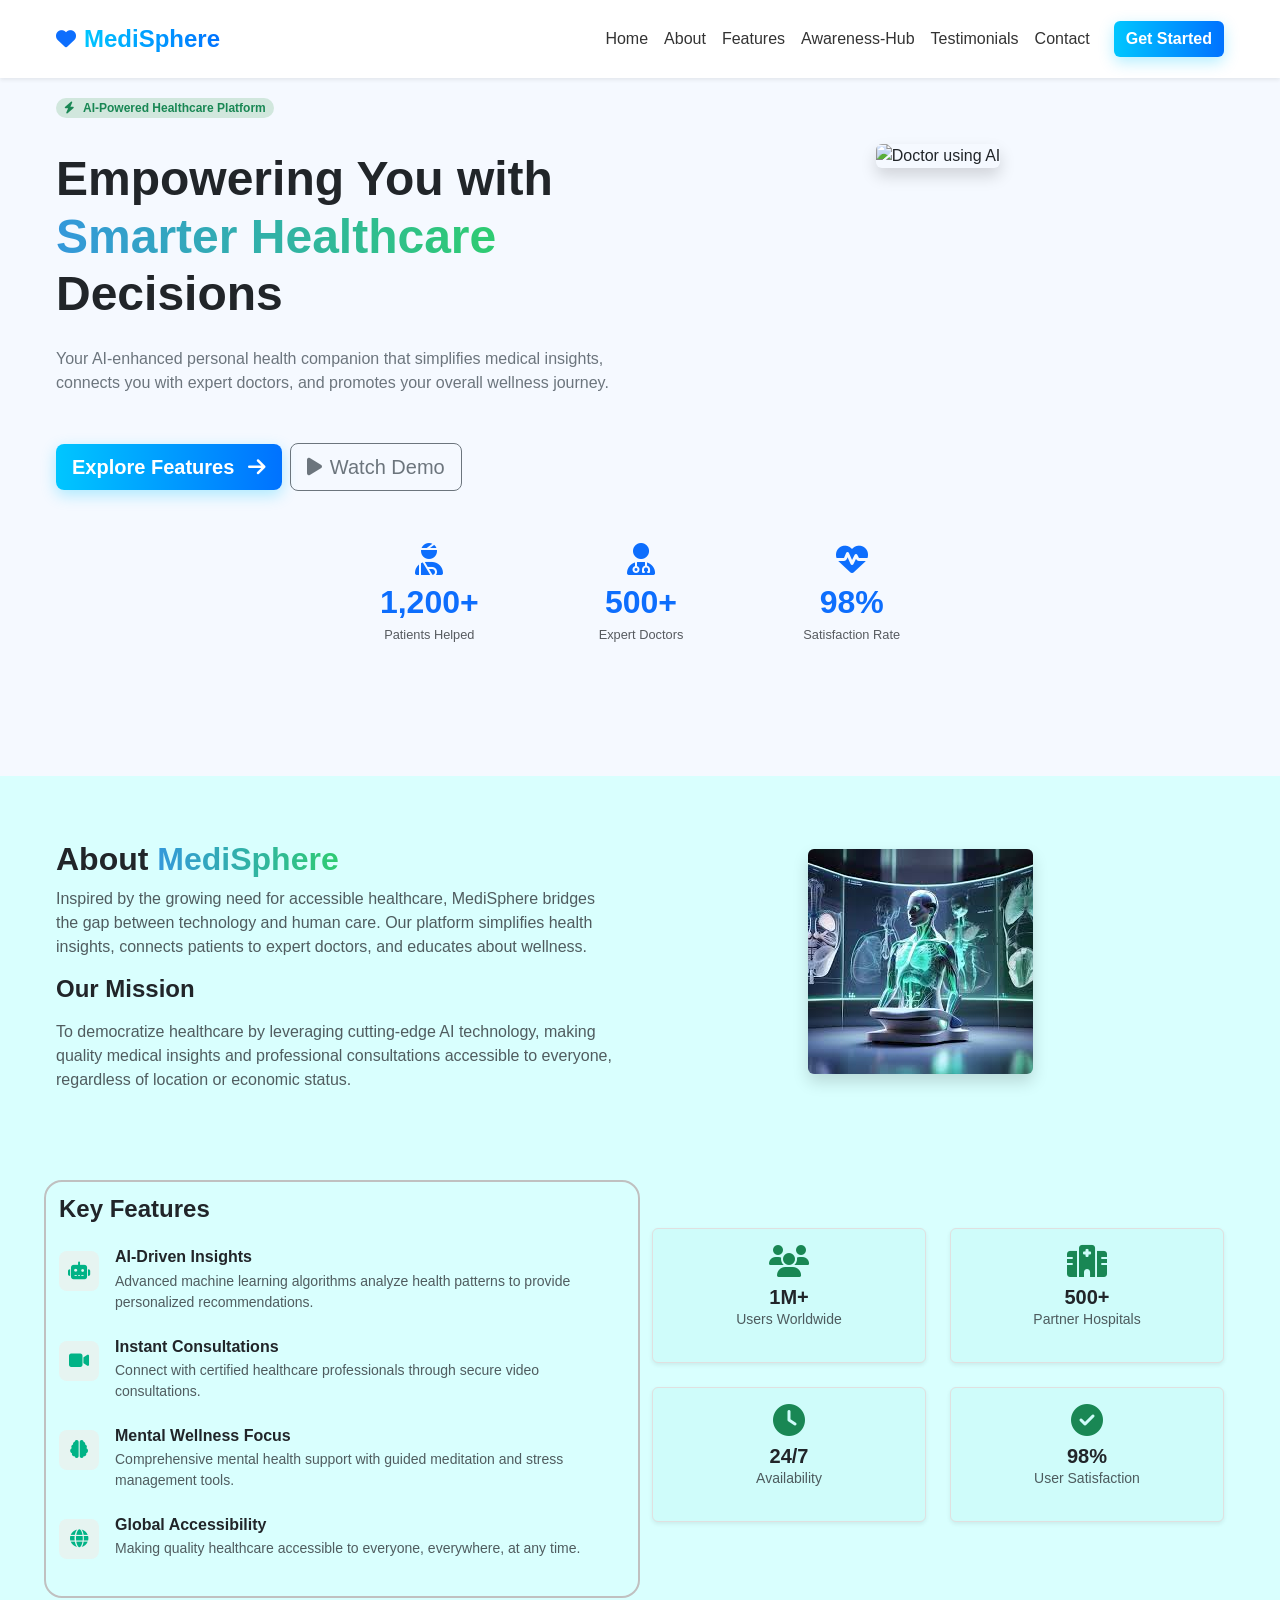
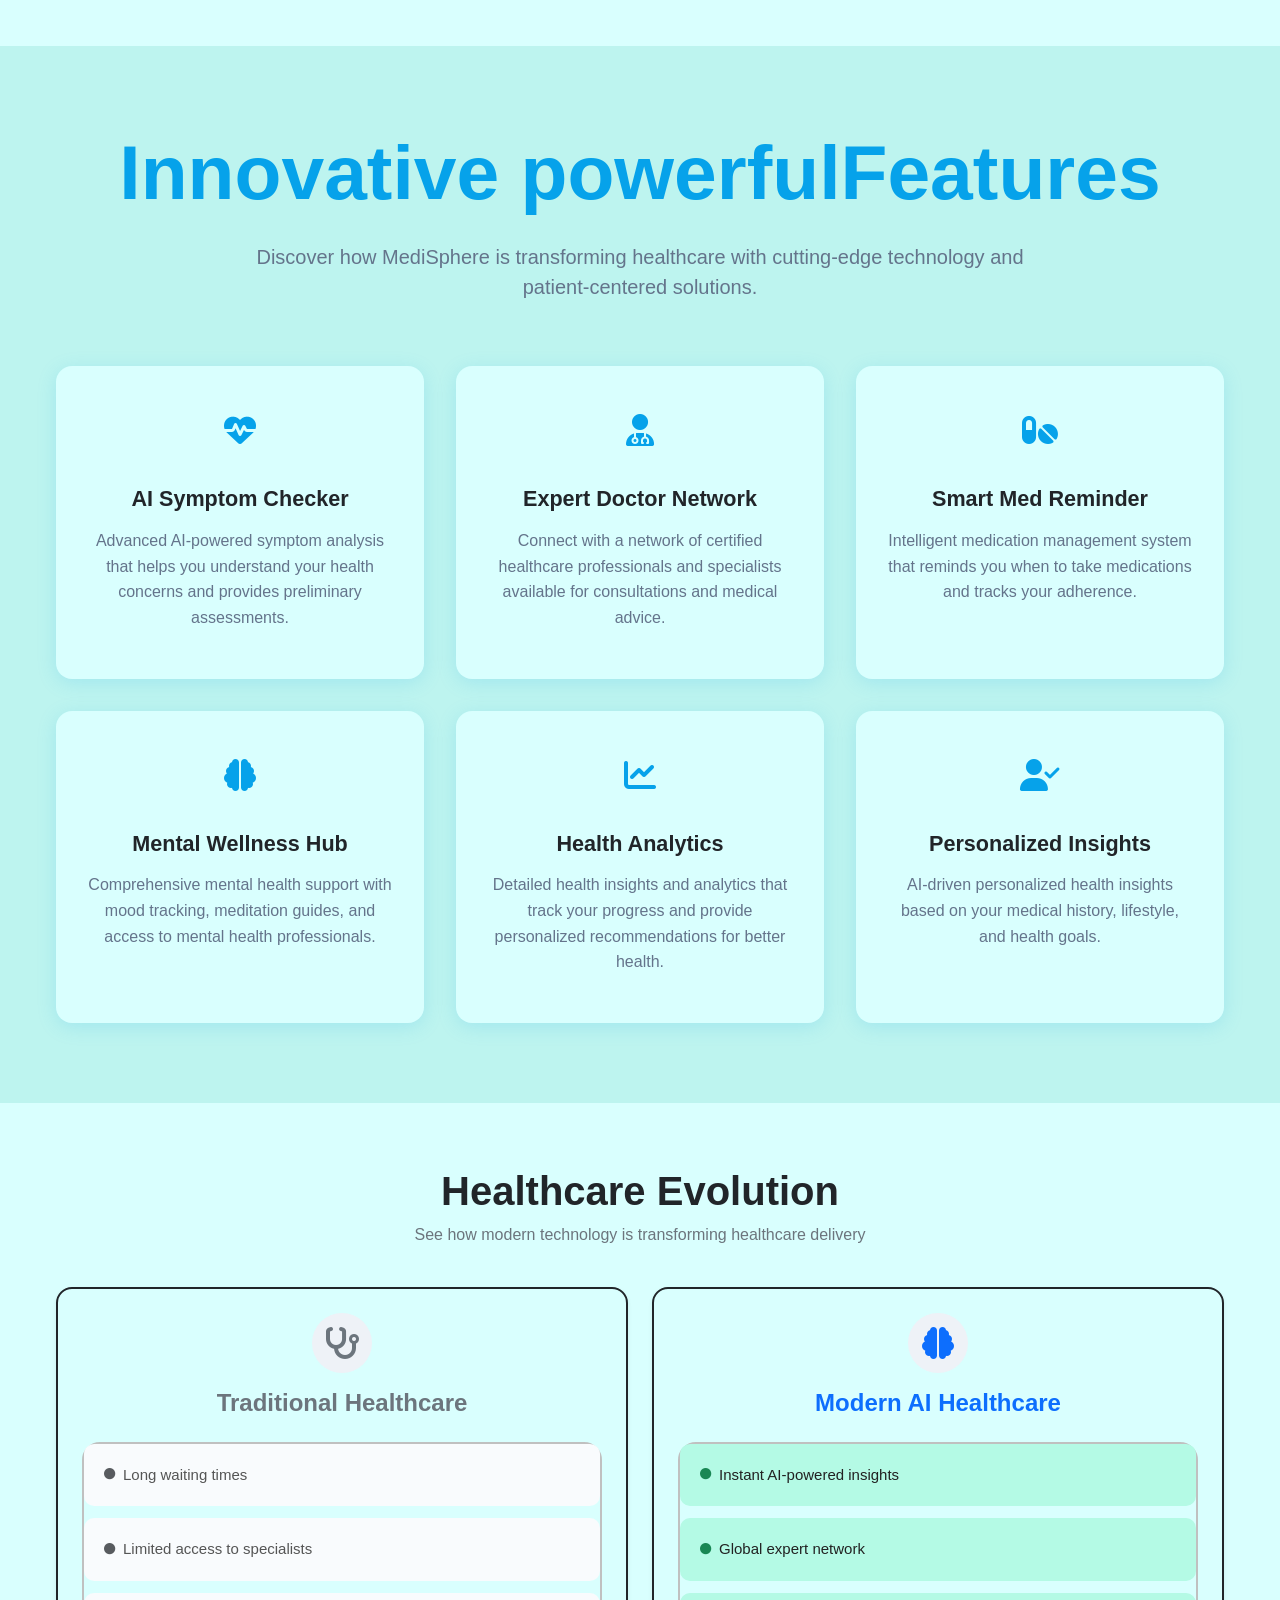
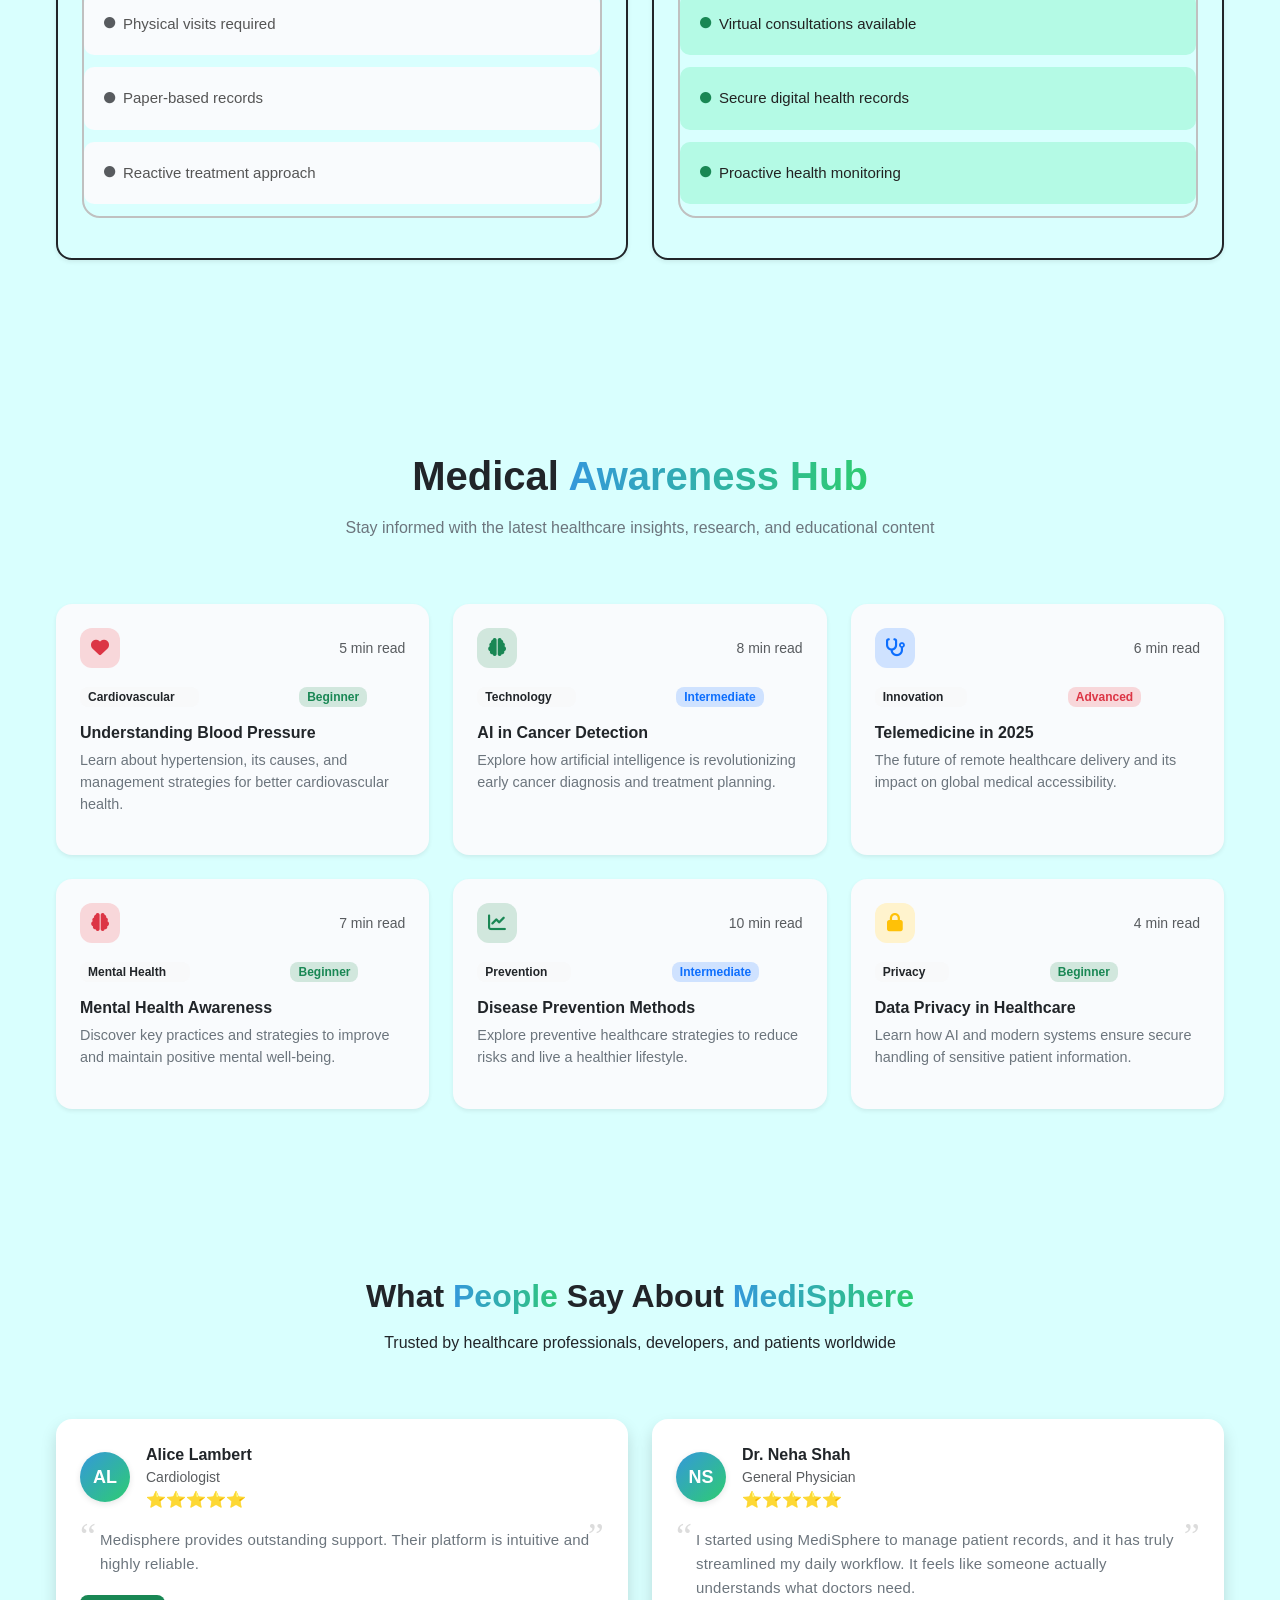
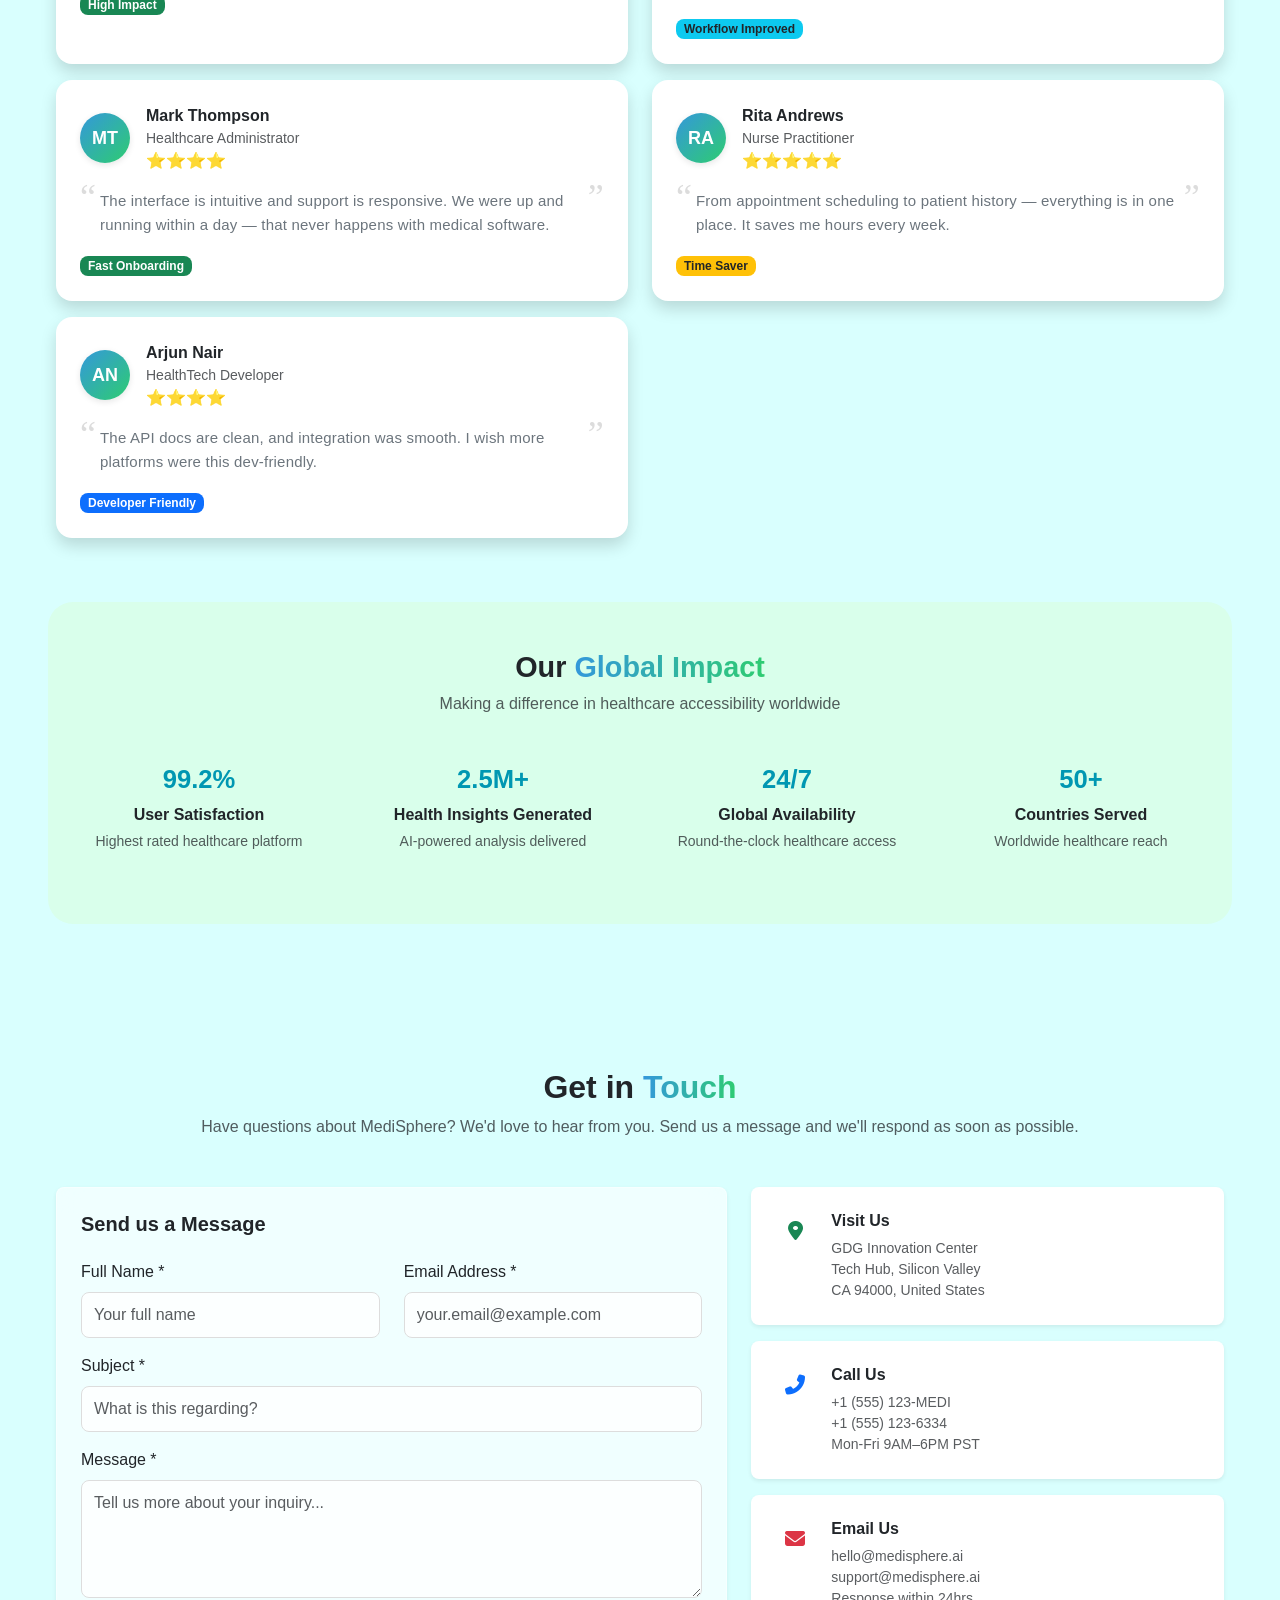
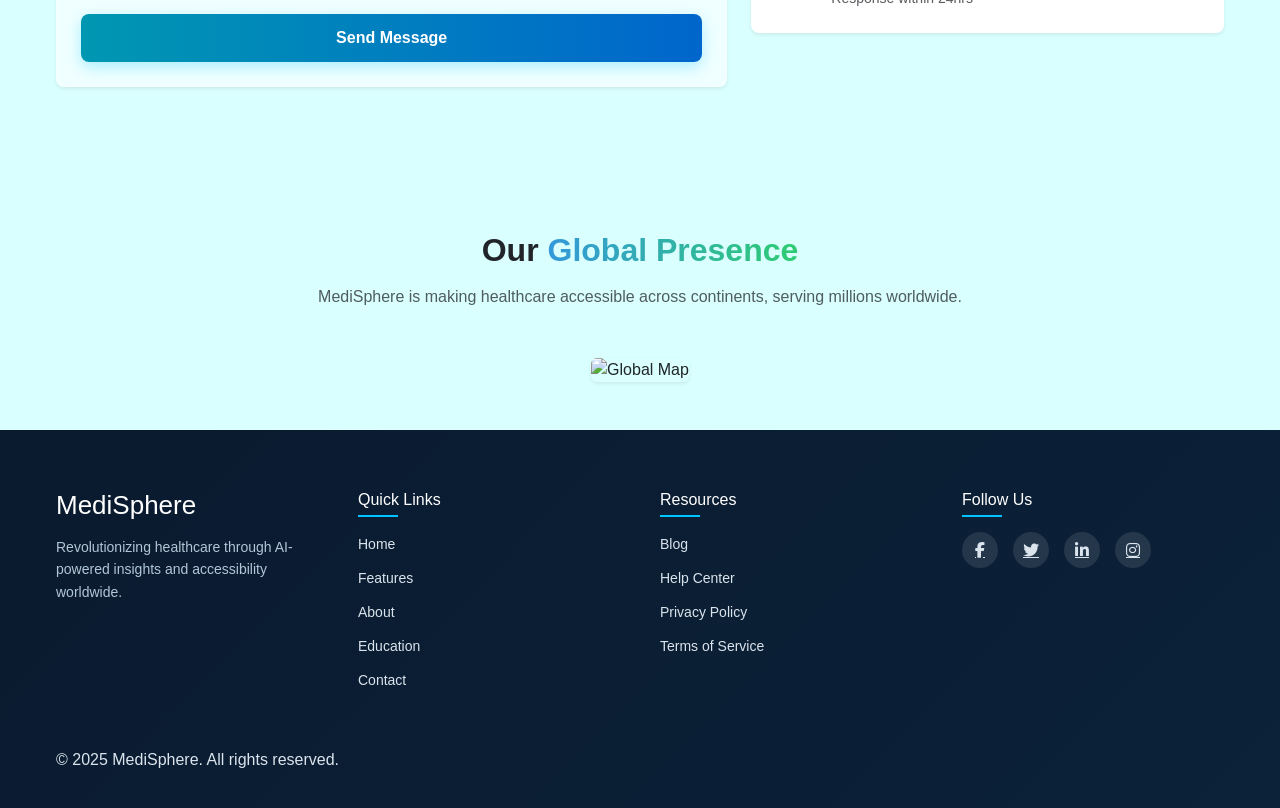
==== commit b15a5dce: "about futures page" ====
--- a/index.html
+++ b/index.html
@@ -226,7 +226,7 @@
 
   <section id="features" class="section">
     <div class="container">
-      <h2 class="section-title">Innovative Features</h2>
+      <h2 class="section-title">Innovative powerfulFeatures</h2>
       <p class="section-description">
         Discover how MediSphere is transforming healthcare with cutting-edge technology and patient-centered solutions.
       </p>
